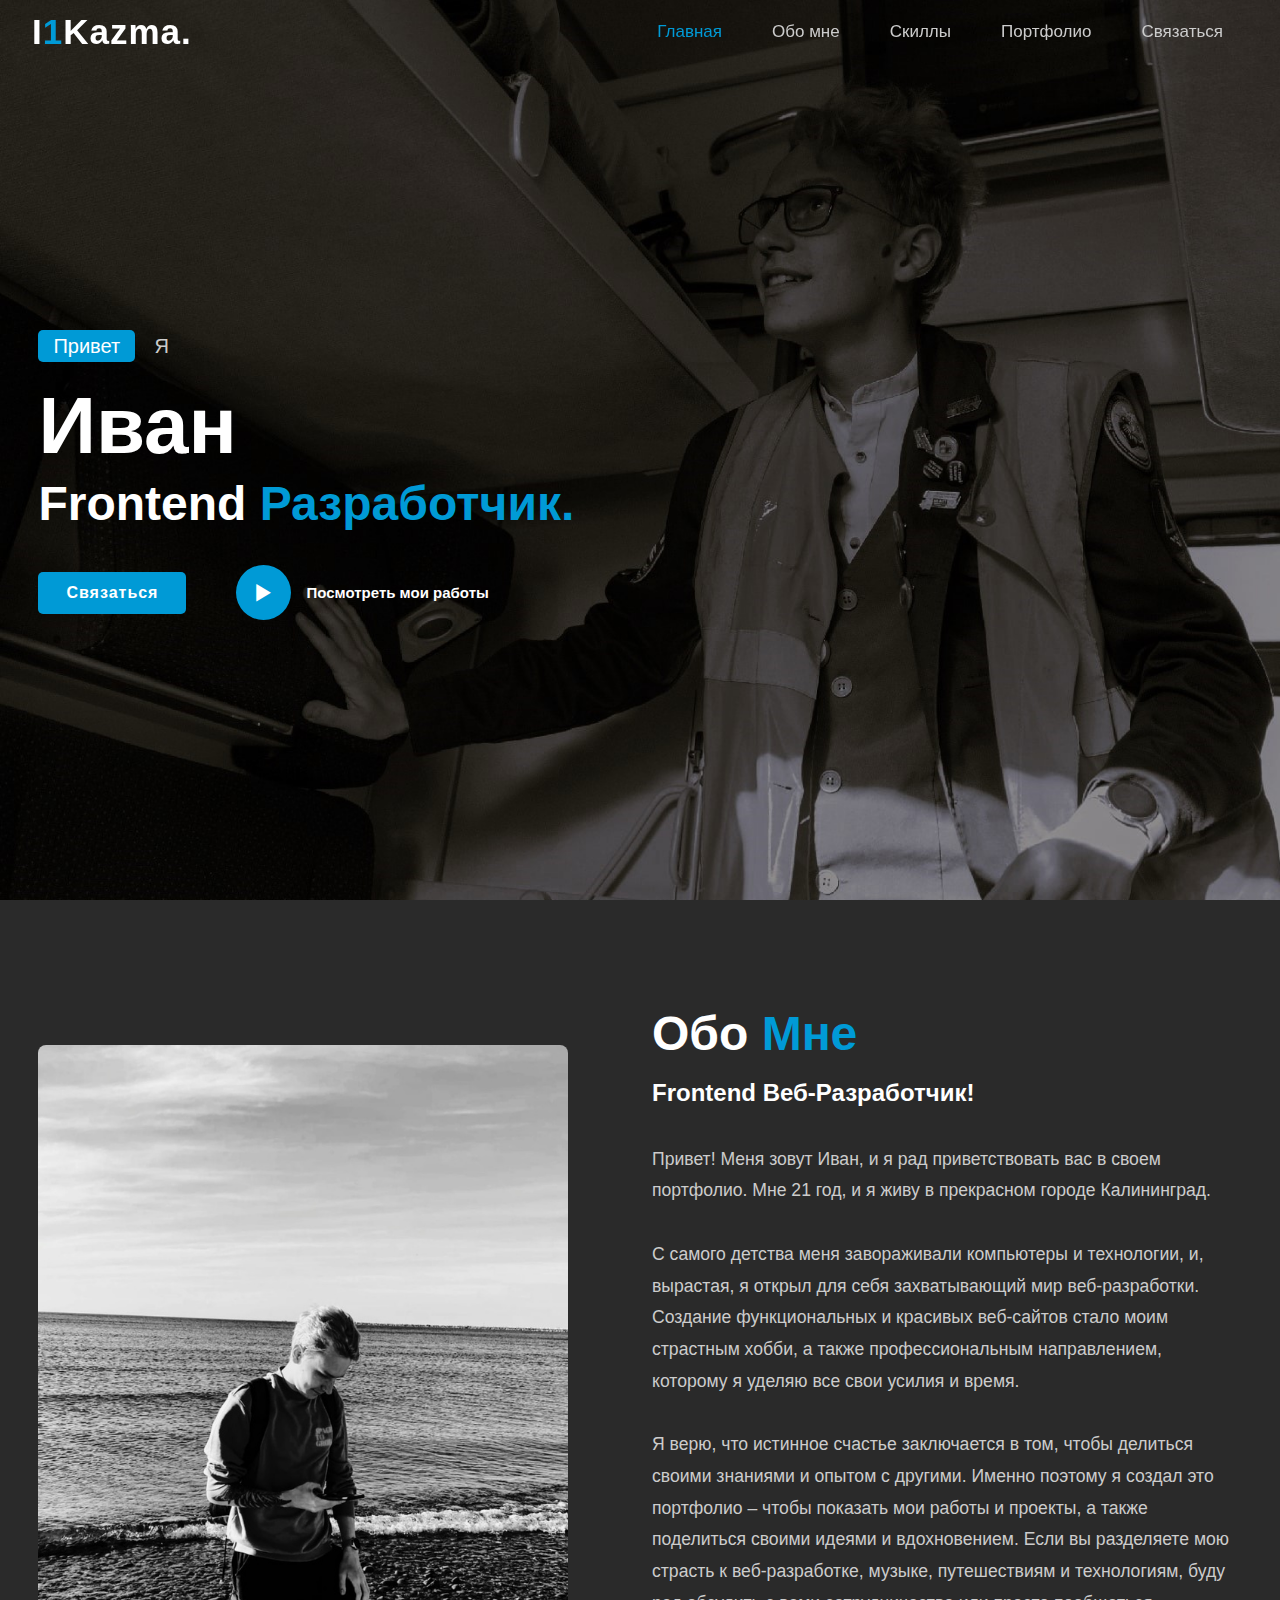
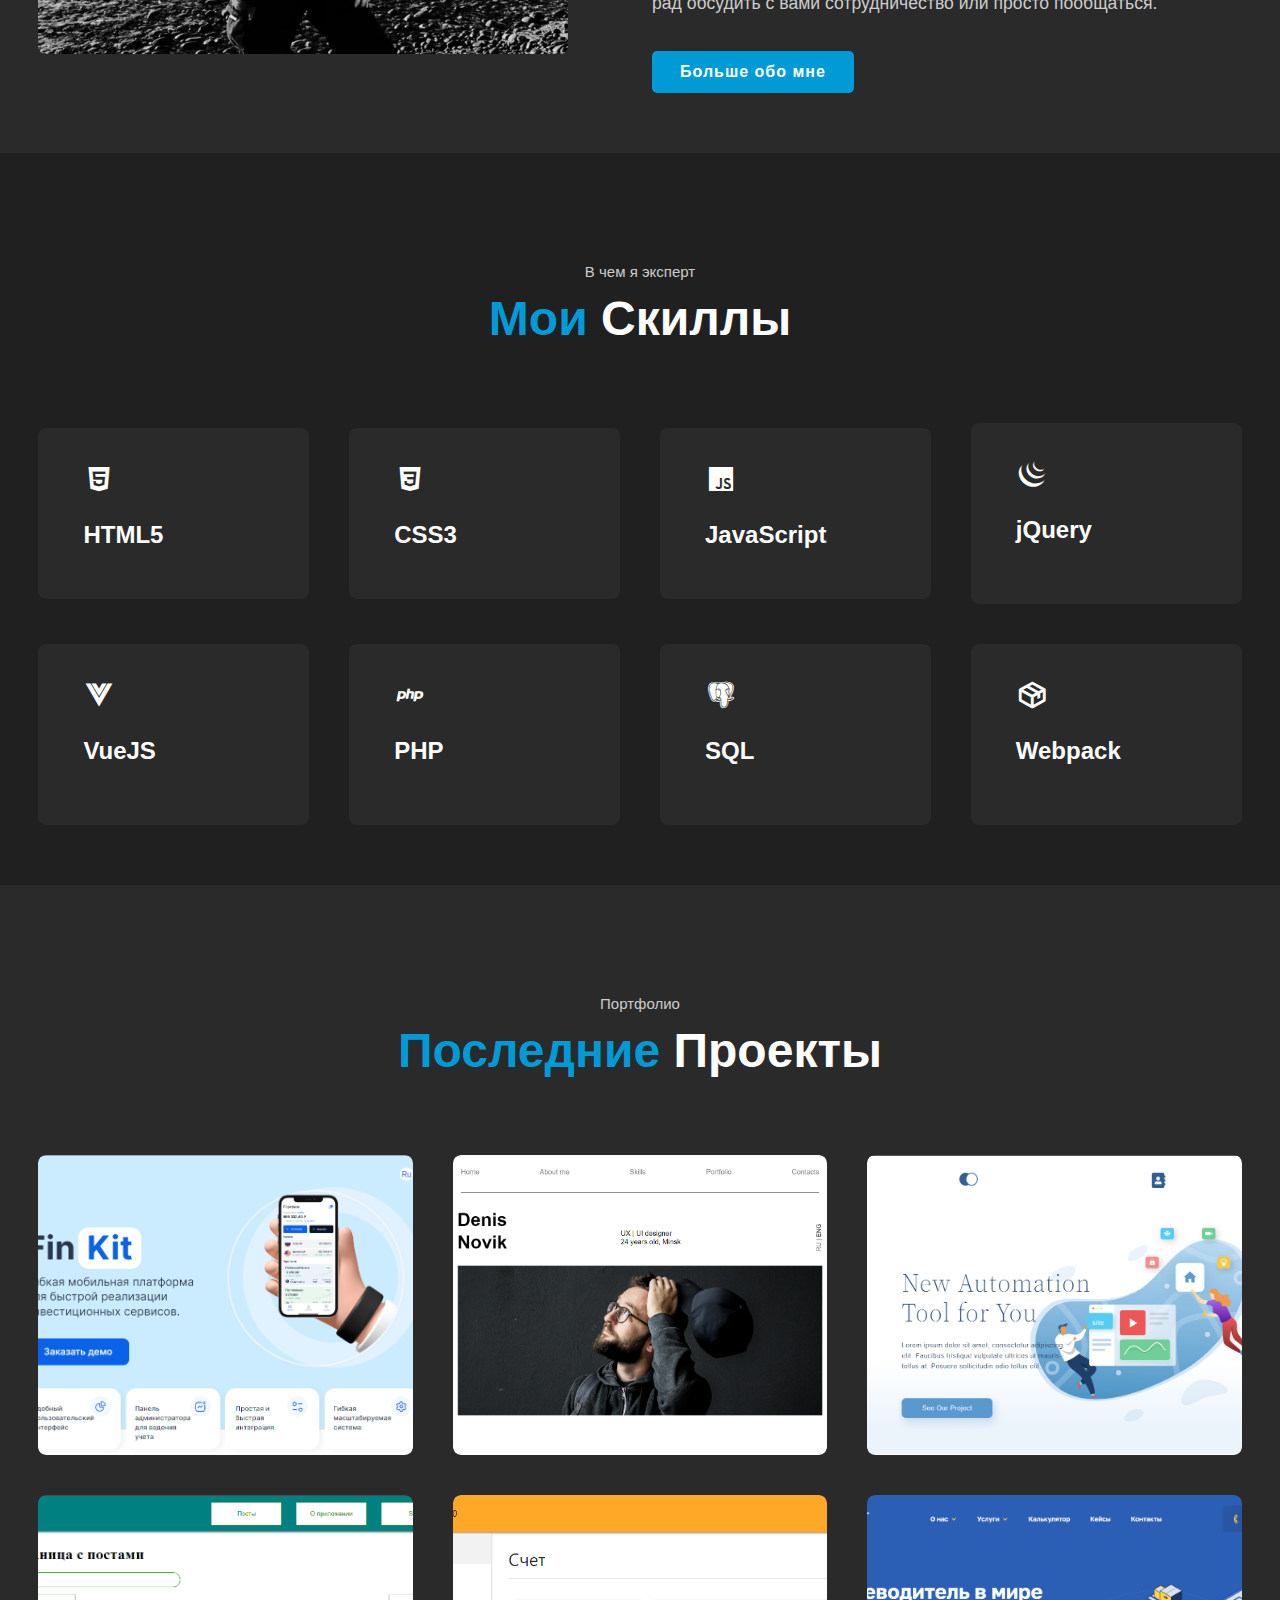
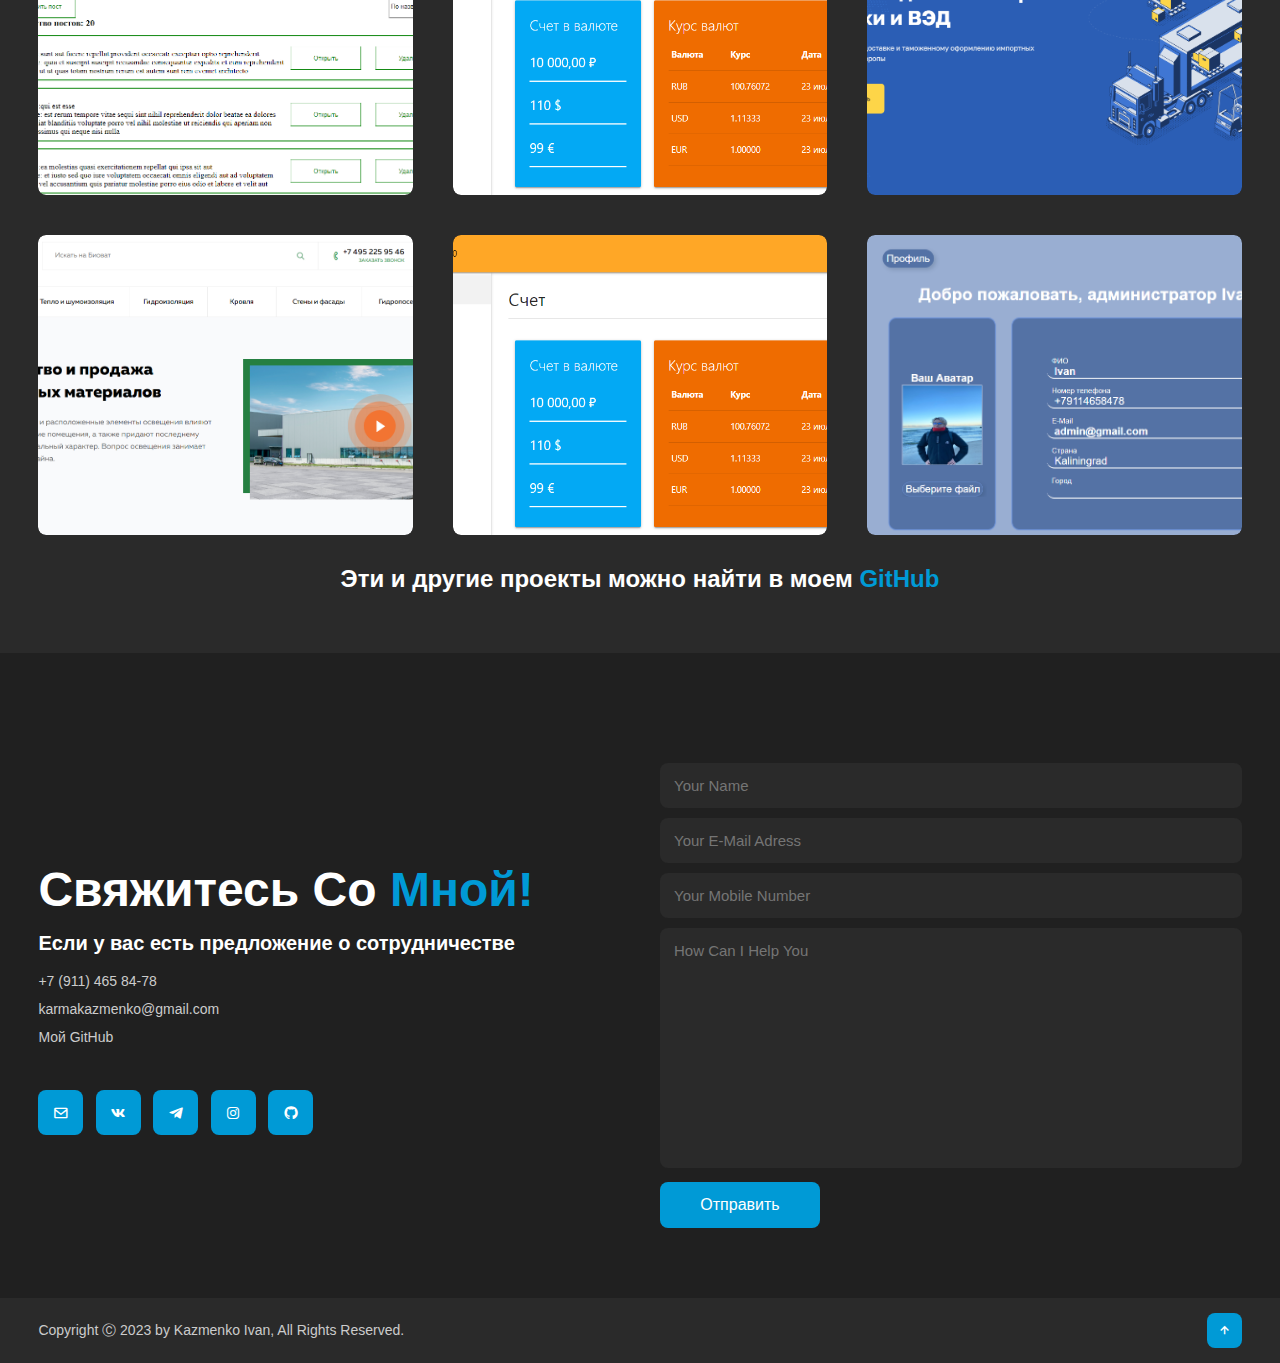
==== index.html @ 629614a2 "Update index.html" ====
<!DOCTYPE html>
<html lang="en">
  <head>
    <meta charset="UTF-8" />
    <meta name="viewport" content="width=device-width, initial-scale=1.0" />
    <title>I1Kazma Web-Site</title>
    <link rel="stylesheet" href="css/style.css" />
    <link
      rel="stylesheet"
      href="https://unpkg.com/boxicons@latest/css/boxicons.min.css"
    />
    <link rel="preconnect" href="https://fonts.googleapis.com" />
    <link rel="preconnect" href="https://fonts.gstatic.com" crossorigin />
    <link
      href="https://fonts.googleapis.com/css2?family=Inter:wght@100;200;300;400;500;600;700;800;900&display=swap"
      rel="stylesheet"
    />
  </head>
  <body>
    <!--header-->
    <header>
      <a href="#" class="logo">I<span>1</span>Kazma.</a>

      <ul class="navlist">
        <li><a href="#home" class="active">Главная</a></li>
        <li><a href="#about">Обо мне</a></li>
        <li><a href="#service">Скиллы</a></li>
        <li><a href="#portfolio">Портфолио</a></li>
        <li><a href="#contact">Связаться</a></li>
      </ul>

      <div class="bx bx-menu" id="menu-icon"></div>
    </header>

    <!--Home-->

    <section class="home" id="home">
      <div class="home-text">
        <div class="slide">
          <span class="one">Привет</span>
          <span class="two">Я</span>
        </div>
        <h1>Иван</h1>
        <h3>Frontend<span> Разработчик.</span></h3>

        <div class="button">
          <a href="#contact" class="btn">Связаться</a>
          <a href="#portfolio" class="btn2">
            <span> <i class="bx bx-play"></i> </span>Посмотреть мои работы
          </a>
        </div>
      </div>
    </section>

    <!--About me-->

    <section class="about" id="about">
      <div class="about-img">
        <img src="img/about.jpg" alt="" />
      </div>
      <div class="about-text">
        <h2>Обо <span>Мне</span></h2>
        <h4>Frontend Веб-Разработчик!</h4>
        <p>
          Привет! Меня зовут Иван, и я рад приветствовать вас в своем портфолио.
          Мне 21 год, и я живу в прекрасном городе Калининград.
        </p>
        <p>
          С самого детства меня завораживали компьютеры и технологии, и,
          вырастая, я открыл для себя захватывающий мир веб-разработки. Создание
          функциональных и красивых веб-сайтов стало моим страстным хобби, а
          также профессиональным направлением, которому я уделяю все свои усилия
          и время.
        </p>
        <p>
          Я верю, что истинное счастье заключается в том, чтобы делиться своими
          знаниями и опытом с другими. Именно поэтому я создал это портфолио –
          чтобы показать мои работы и проекты, а также поделиться своими идеями
          и вдохновением. Если вы разделяете мою страсть к веб-разработке,
          музыке, путешествиям и технологиям, буду рад обсудить с вами
          сотрудничество или просто пообщаться.
        </p>
        <a href="#contact" class="btn">Больше обо мне</a>
      </div>
    </section>

    <!--Service-->

    <section class="service" id="service">
      <div class="main-text">
        <p>В чем я эксперт</p>
        <h2><span>Мои</span> Скиллы</h2>
      </div>

      <div class="service-content">
        <div class="box">
          <div class="s-icons">
            <i class="bx bxl-html5"></i>
          </div>
          <h3>HTML5</h3>
          <!--<a href="#" class="read">Изучить больше</a>-->
        </div>

        <div class="box">
          <div class="s-icons">
            <i class="bx bxl-css3"></i>
          </div>
          <h3>CSS3</h3>
          <!--<a href="#" class="read">Изучить больше</a>-->
        </div>

        <div class="box">
          <div class="s-icons">
            <i class="bx bxl-javascript"></i>
          </div>
          <h3>JavaScript</h3>

          <!--<a href="#" class="read">Изучить больше</a>-->
        </div>

        <div class="box">
          <div class="s-icons">
            <i class="bx bxl-jquery"></i>
          </div>
          <h3>jQuery</h3>
          <p></p>
          <!--<a href="#" class="read">Изучить больше</a>-->
        </div>

        <div class="box">
          <div class="s-icons">
            <i class="bx bxl-vuejs"></i>
          </div>
          <h3>VueJS</h3>
          <p></p>
          <!--<a href="#" class="read">Изучить больше</a>-->
        </div>

        <div class="box">
          <div class="s-icons">
            <i class="bx bxl-php"></i>
          </div>
          <h3>PHP</h3>
          <p></p>
          <!--<a href="#" class="read">Изучить больше</a>-->
        </div>

        <div class="box">
          <div class="s-icons">
            <i class="bx bxl-postgresql"></i>
          </div>
          <h3>SQL</h3>
          <p></p>
          <!--<a href="#" class="read">Изучить больше</a>-->
        </div>

        <div class="box">
          <div class="s-icons">
            <i class="bx bx-package"></i>
          </div>
          <h3>Webpack</h3>
          <p></p>
          <!--<a href="#" class="read">Изучить больше</a>-->
        </div>
      </div>
    </section>

    <!--Portfolio-->
    <section class="portfolio" id="portfolio">
      <div class="main-text">
        <p>Портфолио</p>
        <h2><span>Последние</span> Проекты</h2>
      </div>
      <div class="portfolio-content">
        <div class="row">
          <img src="img/port1.png" alt="" />

          <div class="layer">
            <h5>FinKit</h5>
            <p>Верстка тестового задания, выполненная по макету</p>
            <a href="https://i1kazma.github.io/FinKit_Test/"
              ><i class="bx bx-link-external"></i
            ></a>
          </div>
        </div>

        <div class="row">
          <img src="img/port2.png" alt="" />

          <div class="layer">
            <h5>Верстка портфолио</h5>
            <p>Верстка портфолио, выполненная по макету</p>
            <a href="https://i1kazma.github.io/Layout_Portfolio/"
              ><i class="bx bx-link-external"></i
            ></a>
          </div>
        </div>

        <div class="row">
          <img src="img/port3.png" alt="" />

          <div class="layer">
            <h5>Адаптивная кросс-браузерная верстка</h5>
            <p>Верстка для CMS WordPress, выполненная по макету</p>
            <a href="https://iw1256.sprint.1t.ru/"
              ><i class="bx bx-link-external"></i
            ></a>
          </div>
        </div>

        <div class="row">
          <img src="img/port5.png" alt="" />

          <div class="layer">
            <h5>SPA-приложение "Посты"</h5>
            <p>
              SPA-приложение на Vue c использованием Vuex, Vue-router.
              Присутствует возможность добавлять и читать посты, использовать
              сортировку и фильтр для поиска поста.
            </p>
            <a href="https://github.com/I1Kazma/Posts_VueJS"
              ><i class="bx bx-link-external"></i
            ></a>
          </div>
        </div>

        <div class="row">
          <img src="img/port4.png" alt="" />

          <div class="layer">
            <h5>CRM-система на VueJS (в разработке)</h5>
            <p>
              Разрабатываемая система для отслеживания необходимых показателей
            </p>
            <a href="https://github.com/I1Kazma/CRM_system"
              ><i class="bx bx-link-external"></i
            ></a>
          </div>
        </div>

        <div class="row">
          <img src="img/portf1.png" alt="" />

          <div class="layer">
            <h5>Редизайн сайта ВашЛогиcт</h5>
            <p>
              Разработка сайта по ТЗ от заказчика и по макетам дизайнера.
              Технологии: HTML, SASS, JS, Webpack
            </p>
            <a href="http://vashlogist.dev-zharkov.ru/"
              ><i class="bx bx-link-external"></i
            ></a>
          </div>
        </div>

        <div class="row">
          <img src="img/portf2.png" alt="" />

          <div class="layer">
            <h5>Редизайн сайта Биоват</h5>
            <p>
              Разработка сайта по ТЗ от заказчика и по макетам дизайнера.
              Технологии: HTML, SASS, CSS JS, Webpack
            </p>
            <a href="http://vashlogist.dev-zharkov.ru/"
              ><i class="bx bx-link-external"></i
            ></a>
          </div>
        </div>

          <div class="row">
            <img src="img/port4.png" alt="" />

            <div class="layer">
              <h5>CRM-система на VueJS (в разработке)</h5>
              <p>
                Разрабатываемая система для отслеживания необходимых показателей
              </p>
              <a href="https://github.com/I1Kazma/CRM_system"
                ><i class="bx bx-link-external"></i
              ></a>
            </div>
          </div>

          <div class="row">
            <img src="img/port6.png" alt="" />

            <div class="layer">
              <h5>Командный проект LMS-team</h5>
              <p>
                Для тестирования необходимо ввести "admin@gmail.com", "12345".
                Проект написан на PHP и имеет базу данных, присутствует
                разделение на роли, а также возможность кастомизации профиля
              </p>
              <a href="https://lmsteam.ru"
                ><i class="bx bx-link-external"></i
              ></a>
            </div>
          </div>
        </div>
      </div>
      <h2 style="text-align: center; margin-top: 30px">
        Эти и другие проекты можно найти в моем
        <span
          ><a href="https://github.com/I1Kazma" style="color: var(--main-color)"
            >GitHub</a
          ></span
        >
      </h2>
    </section>

    <!--Contact-->
    <section class="contact" id="contact">
      <div class="contact-text">
        <h2>Свяжитесь Со <span>Мной!</span></h2>
        <h4>Если у вас есть предложение о сотрудничестве</h4>

        <div class="list">
          <li><a href="tel:+7 (911) 465 84 78">+7 (911) 465 84-78</a></li>
          <li>
            <a href="mailto:karmakazmenko@gmail.com">karmakazmenko@gmail.com</a>
          </li>
          <li>
            <a href="https://github.com/I1Kazma">Мой GitHub</a>
          </li>
        </div>

        <div class="contact-icons">
          <a href="mailto:karmakazmenko@gmail.com"
            ><i class="bx bx-envelope"></i
          ></a>
          <a href="https://vk.com/i1kazma"><i class="bx bxl-vk"></i></a>
          <a href="https://t.me/i1kazma"><i class="bx bxl-telegram"></i></a>
          <a href="https://instagram.com/i1kazma"
            ><i class="bx bxl-instagram"></i
          ></a>
          <a href="https://github.com/I1Kazma"><i class="bx bxl-github"></i></a>
        </div>
      </div>

      <div class="contact-form">
        <form>
          <input type="name" placeholder="Your Name" required disabled />
          <input
            type="email"
            placeholder="Your E-Mail Adress"
            required
            disabled
          />
          <input type="" placeholder="Your Mobile Number" required disabled />
          <textarea
            disabled
            name=""
            id=""
            cols="35"
            rows="10"
            placeholder="How Can I Help You"
          ></textarea>
          <input
            type="submit"
            value="Отправить"
            class="submit"
            required
            disabled
          />
        </form>
      </div>
    </section>

    <!--Contact-->
    <section class="end">
      <div class="last-text">
        <p>Copyright Ⓒ 2023 by Kazmenko Ivan, All Rights Reserved.</p>
      </div>

      <div class="top">
        <a href="#home"> <i class="bx bx-up-arrow-alt"></i></a>
      </div>
    </section>

    <script type="text/javascript" src="js/script.js"></script>
  </body>
</html>
---- css/style.css ----
* {
  padding: 0;
  margin: 0;
  box-sizing: border-box;
  font-family: "Poppins", sans-serif;
  text-decoration: none;
  list-style: none;
  scroll-behavior: smooth;
}

:root {
  --bg-color: #2a2a2a;
  --second-bg-color: #202020;
  --text-color: #fff;
  --second-color: #ccc;
  --main-color: #009ad6;
  --big-font: 5rem;
  --h2-font: 3rem;
  --p-font: 1.1rem;
}

body {
  background: var(--bg-color);
  color: var(--text-color);
}

header {
  position: fixed;
  width: 100%;
  top: 0;
  right: 0;
  z-index: 100;
  display: flex;
  align-items: center;
  justify-content: space-between;
  background: transparent;
  padding: 22px 15%;
  border-bottom: 1px solid transparent;
  transition: all 0.45s ease;
}

.logo {
  color: var(--text-color);
  font-size: 35px;
  font-weight: 700;
  letter-spacing: 1px;
}
span {
  color: var(--main-color);
}
.navlist {
  display: flex;
}

.navlist a {
  color: var(--second-color);
  font-size: 17px;
  font-weight: 500;
  margin: 0 25px;
  transition: all 0.45s ease;
}

.navlist a:hover {
  color: var(--main-color);
}

.navlist a.active {
  color: var(--main-color);
}

#menu-icon {
  font-size: 35px;
  color: var(--text-color);
  z-index: 101;
  cursor: pointer;
  margin-left: 25px;
  display: none;
}

section {
  padding: 160px 15% 120px;
}

.home {
  position: relative;
  height: 100vh;
  width: 100%;
  background-image: url(../img/background.jpg);
  background-position: center;
  background-size: cover;
  display: flex;
  align-items: center;
  justify-content: flex-start;
}

.slide {
  margin-bottom: 20px;
}

.one {
  display: inline-block;
  margin-right: 15px;
  height: 32px;
  padding: 0 15px;
  line-height: 32px;
  font-size: 20px;
  border-radius: 5px;
  font-weight: 500;
  background: var(--main-color);
  color: var(--text-color);
}

.two {
  display: inline-block;
  color: var(--second-color);
  font-size: 20px;
  font-weight: 500;
}

.home-text h1 {
  font-size: var(--big-font);
  font-weight: 700;
  color: var(--text-color);
  line-height: 1.1;
  margin: 0 0 8px;
}

.home-text h3 {
  color: var(--text-color);
  margin: 0 0 35px;
  font-size: 3rem;
  font-weight: 700;
  line-height: 1.1;
}

.home-text p {
  color: var(--second-color);
  font-size: var(--p-font);
  line-height: 1.8;
  margin-bottom: 40px;
}

.button {
  display: inline-flex;
  align-items: center;
  justify-content: center;
}

.btn {
  display: inline-block;
  padding: 12px 28px;
  background: var(--main-color);
  border-radius: 5px;
  color: var(--text-color);
  font-size: 1rem;
  letter-spacing: 1px;
  font-weight: 600;
  transition: all 0.45s ease;
}

.btn:hover {
  transform: scale(0.9);
}

.btn2 {
  display: inline-flex;
  align-items: center;
  justify-content: center;
  color: var(--text-color);
  font-size: 15px;
  font-weight: 600;
  margin-left: 35px;
}

.btn2 span i {
  height: 55px;
  width: 55px;
  background: var(--main-color);
  color: var(--text-color);
  display: flex;
  align-items: center;
  justify-content: center;
  font-size: 35px;
  border-radius: 50%;
  margin-left: 15px;
  margin-right: 15px;
  transition: all 0.45s ease;
}

.btn2 span i:hover {
  transform: scale(1.1) translateY(5px);
}

header.sticky {
  background: var(--bg-color);
  border-bottom: 1px solid var(--main-color);
  padding: 12px 15px;
}

.about {
  display: grid;
  grid-template-columns: repeat(2, 1fr);
  align-items: center;
  gap: 1.5rem;
}

.about-img img {
  max-width: 530px;
  height: auto;
  width: 100%;
  border-radius: 8px;
}

.about-text h2 {
  font-size: var(--h2-font);
  line-height: 1;
}

.about-text h4 {
  font-size: 24px;
  font-weight: 600;
  color: var(--text-color);
  line-height: 1.7;
  margin: 15px 0 30px;
}

.about-text p {
  color: var(--second-color);
  font-size: var(--p-font);
  line-height: 1.8;
  margin-bottom: 2rem;
}

.service {
  background: var(--second-bg-color);
}

.main-text {
  text-align: center;
}

.main-text p {
  color: var(--second-color);
  font-size: 15px;
  margin-bottom: 15px;
}

.main-text h2 {
  font-size: var(--h2-font);
  line-height: 1;
}

.service-content {
  display: grid;
  grid-template-columns: repeat(auto-fit, minmax(250px, auto));
  align-items: center;
  gap: 2.5rem;
  margin-top: 5rem;
}

.box {
  background: var(--bg-color);
  padding: 35px 45px;
  border-radius: 8px;
  transition: all 0.45s ease;
}

.s-icons {
  font-size: 32px;
  margin-bottom: 20px;
}

.box h3 {
  font-size: 24px;
  font-weight: 600;
  color: var(--text-color);
  margin-bottom: 15px;
}

.box p {
  font-size: 1rem;
  line-height: 1.8;
  color: var(--second-color);
  margin-bottom: 25px;
}

.read {
  display: inline-block;
  padding: 8px 18px;
  background: #333333;
  color: var(--second-color);
  font-size: 14px;
  font-weight: 500;
  border-radius: 8px;
  transition: all 0.45s ease;
}

.read:hover {
  letter-spacing: 1px;
  background-color: #ffffff99;
  color: var(--text-color);
}

.box:hover {
  transform: translateY(-8px);
  cursor: pointer;
}

.portfolio-content {
  display: grid;
  grid-template-columns: repeat(auto-fit, minmax(350px, auto));
  align-items: center;
  gap: 2.5rem;
  margin-top: 5rem;
}

.row {
  position: relative;
  overflow: hidden;
  border-radius: 8px;
  cursor: pointer;
}

.row img {
  width: 100%;
  height: 300px;
  border-radius: 8px;
  display: block;
  transition: transform 0.5s;
  object-fit: cover;
}

.layer {
  width: 100%;
  height: 0;
  background: linear-gradient(rgb(0 0 0 / 67%), #0003ac);
  position: absolute;
  border-radius: 8px;
  left: 0;
  bottom: 0;
  overflow: hidden;
  display: flex;
  align-items: center;
  text-align: center;
  justify-content: center;
  padding: 0 40px;
  transition: height 0.5s;
  flex-direction: column;
}

.layer h5 {
  font-size: 20px;
  font-weight: 600;
  margin-bottom: 15px;
}

.layer p {
  color: var(--second-color);
  font-size: 1rem;
  line-height: 1.8;
}

.layer i {
  color: var(--main-color);
  margin-top: 20px;
  font-size: 20px;
  background: var(--text-color);
  width: 60px;
  height: 60px;
  display: flex;
  align-items: center;
  justify-content: center;
  border-radius: 50%;
}

.row:hover img {
  transform: scale(1.1);
}

.row:hover .layer {
  height: 100%;
}

.contact {
  background: var(--second-bg-color);
  display: grid;
  grid-template-columns: repeat(2, 1fr);
  align-items: center;
  gap: 2.5rem;
}

.contact-text h4 {
  color: var(--text-color);
  margin: 18px 0;
  font-size: 20px;
  font-weight: 600;
}

.contact-text h2 {
  font-size: var(--h2-font);
  line-height: 1;
}

.contact-text p {
  color: var(--second-color);
  font-size: var(--p-font);
  line-height: 1.8;
  margin-bottom: 30px;
}

.list {
  margin-bottom: 2.8rem;
}
.list li {
  margin-bottom: 12px;
}

.list li a {
  display: block;
  color: var(--second-color);
  font-size: 14px;
  transition: all 0.45s ease;
}

.list li a:hover {
  color: var(--text-color);
  transform: translateX(5px);
}

.contact-icons i {
  height: 45px;
  width: 45px;
  background: var(--main-color);
  color: var(--text-color);
  display: inline-flex;
  justify-content: center;
  align-items: center;
  border-radius: 8px;
  margin-right: 8px;
  transition: all 0.45s ease;
}

.contact-icons i:hover {
  background: var(--text-color);
  color: var(--main-color);
}

.contact-form {
  position: relative;
}

.contact-form form input,
form textarea {
  width: 100%;
  padding: 14px;
  background: var(--bg-color);
  color: var(--text-color);
  outline: none;
  border: none;
  font-size: 15px;
  border-radius: 8px;
  margin-bottom: 10px;
}

.contact-form textarea {
  resize: none;
  height: 240px;
}

.contact-form .submit {
  display: inline-block;
  font-size: 16px;
  background: var(--main-color);
  color: var(--text-color);
  width: 160px;
  transition: all 0.45s ease;
}

.contact-form .submit:hover {
  transform: scale(1.1);
  cursor: pointer;
}

.end {
  padding: 20px 15%;
  display: flex;
  flex-wrap: wrap;
  align-items: center;
  justify-content: space-between;
  gap: 2rem;
  background-color: var(--bg-color);
}

.last-text p {
  color: var(--second-color);
  font-size: 14px;
}

.top i {
  font-size: 15px;
  padding: 10px;
  border-radius: 8px;
  color: var(--text-color);
  background: var(--main-color);
}

@media (max-width: 1480px) {
  header {
    padding: 12px 2.5%;
    transition: 0.1s;
  }
  header.sticky {
    padding: 10px 2.5%;
    transition: 0.1s;
  }
  section {
    padding: 110px 3% 60px;
  }
  .end {
    padding: 15px 3%;
  }
}

@media (max-width: 1100px) {
  :root {
    --big-font: 4rem;
    --h2-font: 2.5rem;
    --p-font: 1rem;
    transition: 0.1s;
  }

  .home-text h3 {
    font-size: 2.5rem;
  }

  .home {
    height: 87vh;
  }
}

@media (max-width: 920px) {
  .about {
    grid-template-columns: 1fr;
  }

  .about-img {
    text-align: center;
    order: 2;
  }

  .about-img img {
    width: 100%;
    height: auto;
    max-width: 100%;
  }

  .contact {
    grid-template-columns: 1fr;
  }
}

@media (max-width: 840px) {
  #menu-icon {
    display: block;
  }

  .navlist {
    position: absolute;
    top: -1000px;
    right: 0;
    left: 0;
    display: flex;
    flex-direction: column;
    background: var(--bg-color);
    text-align: left;
    transition: all 0.45s ease;
  }

  .navlist a {
    display: block;
    margin: 17px;
    font-size: 20px;
    transition: all 0.45s ease;
    color: var(--text-color);
  }

  .navlist a:hover {
    color: var(--main-color);
  }
  .navlist a.active {
    color: var(--text-color);
  }
  .navlist.open {
    top: 100%;
  }
}
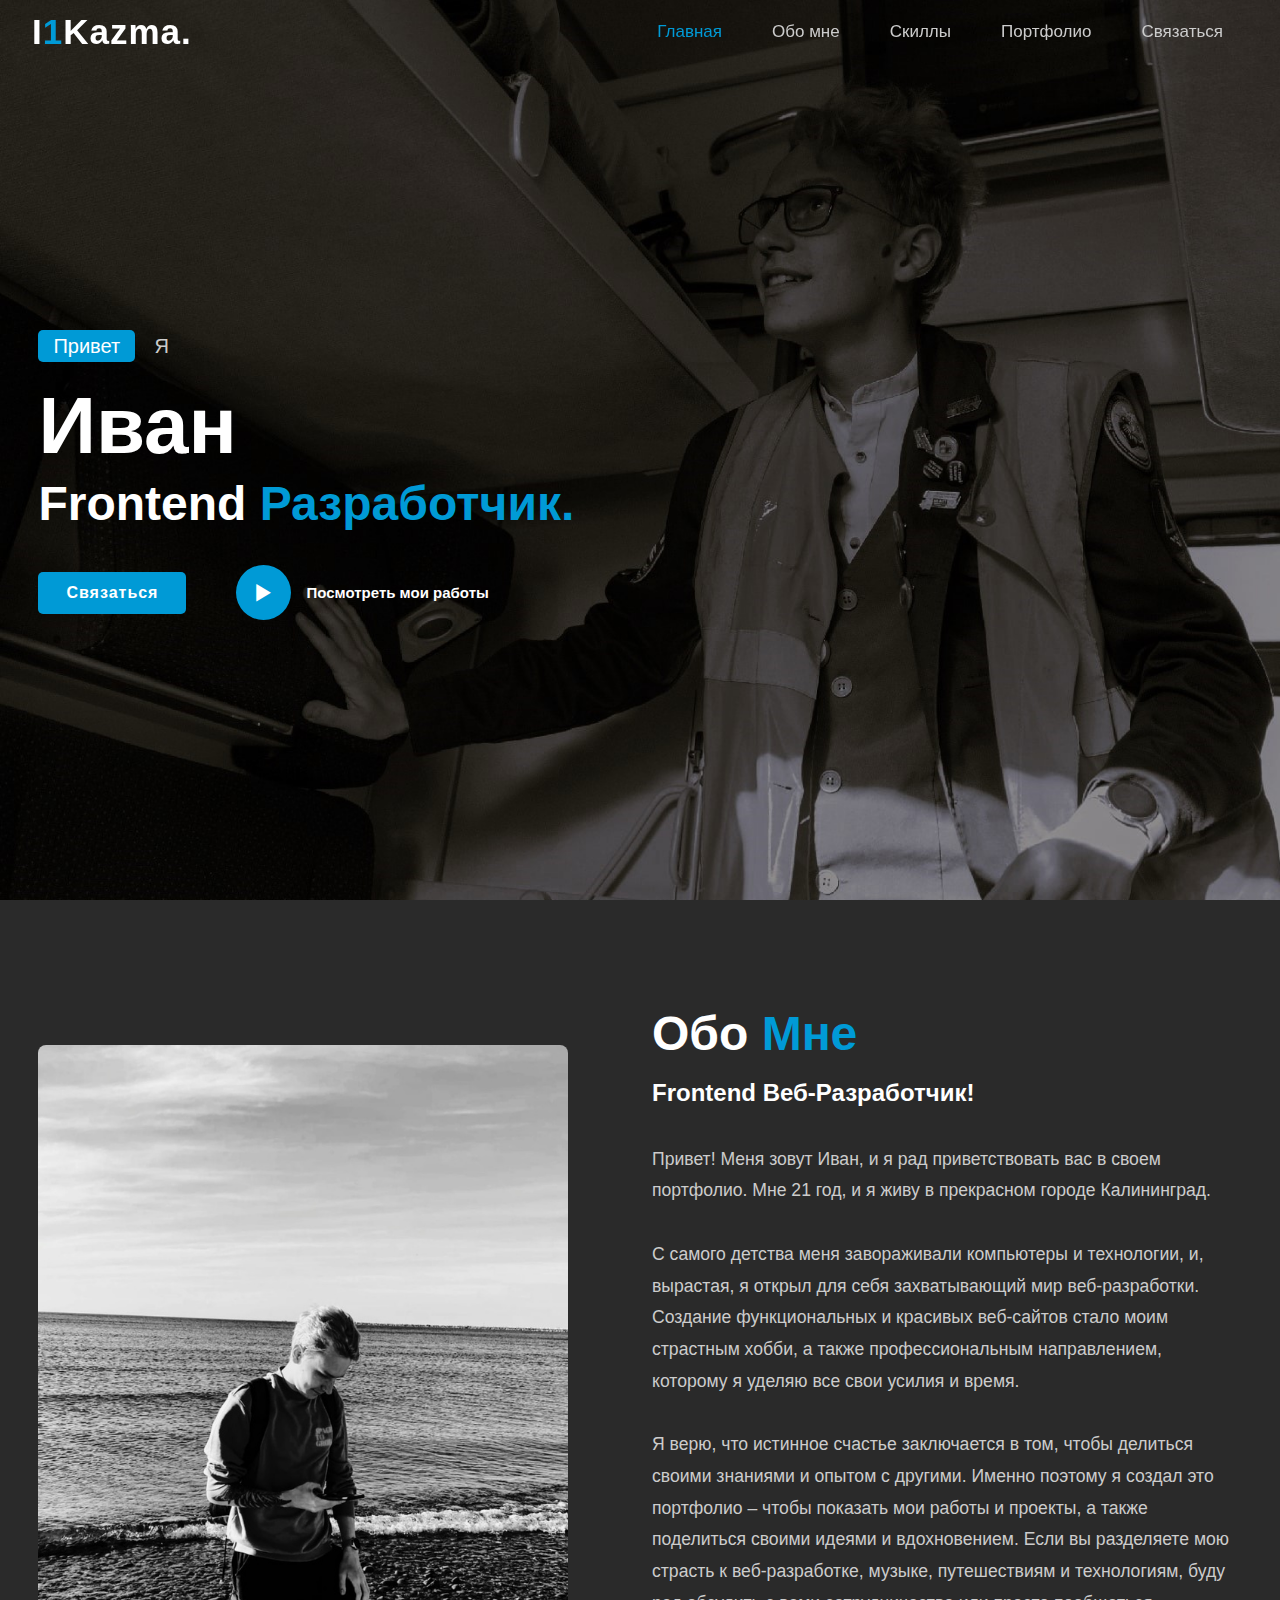
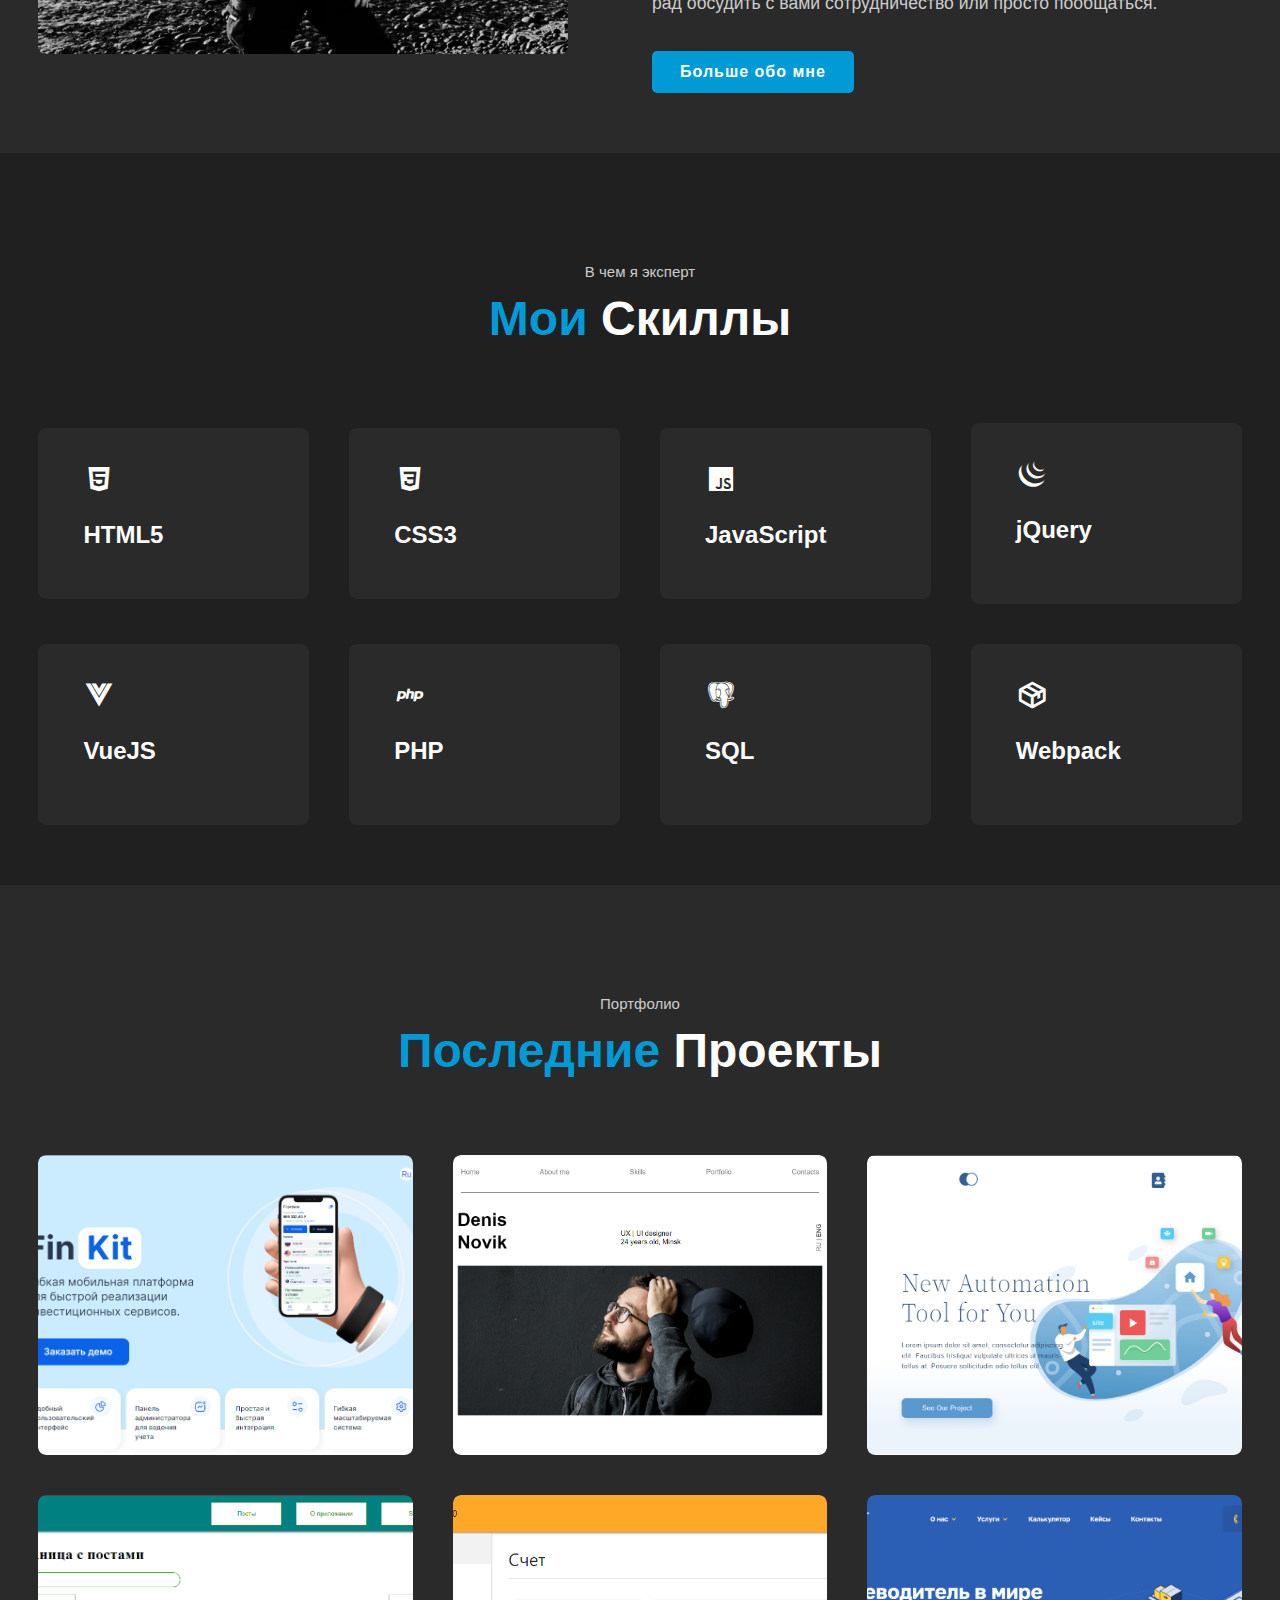
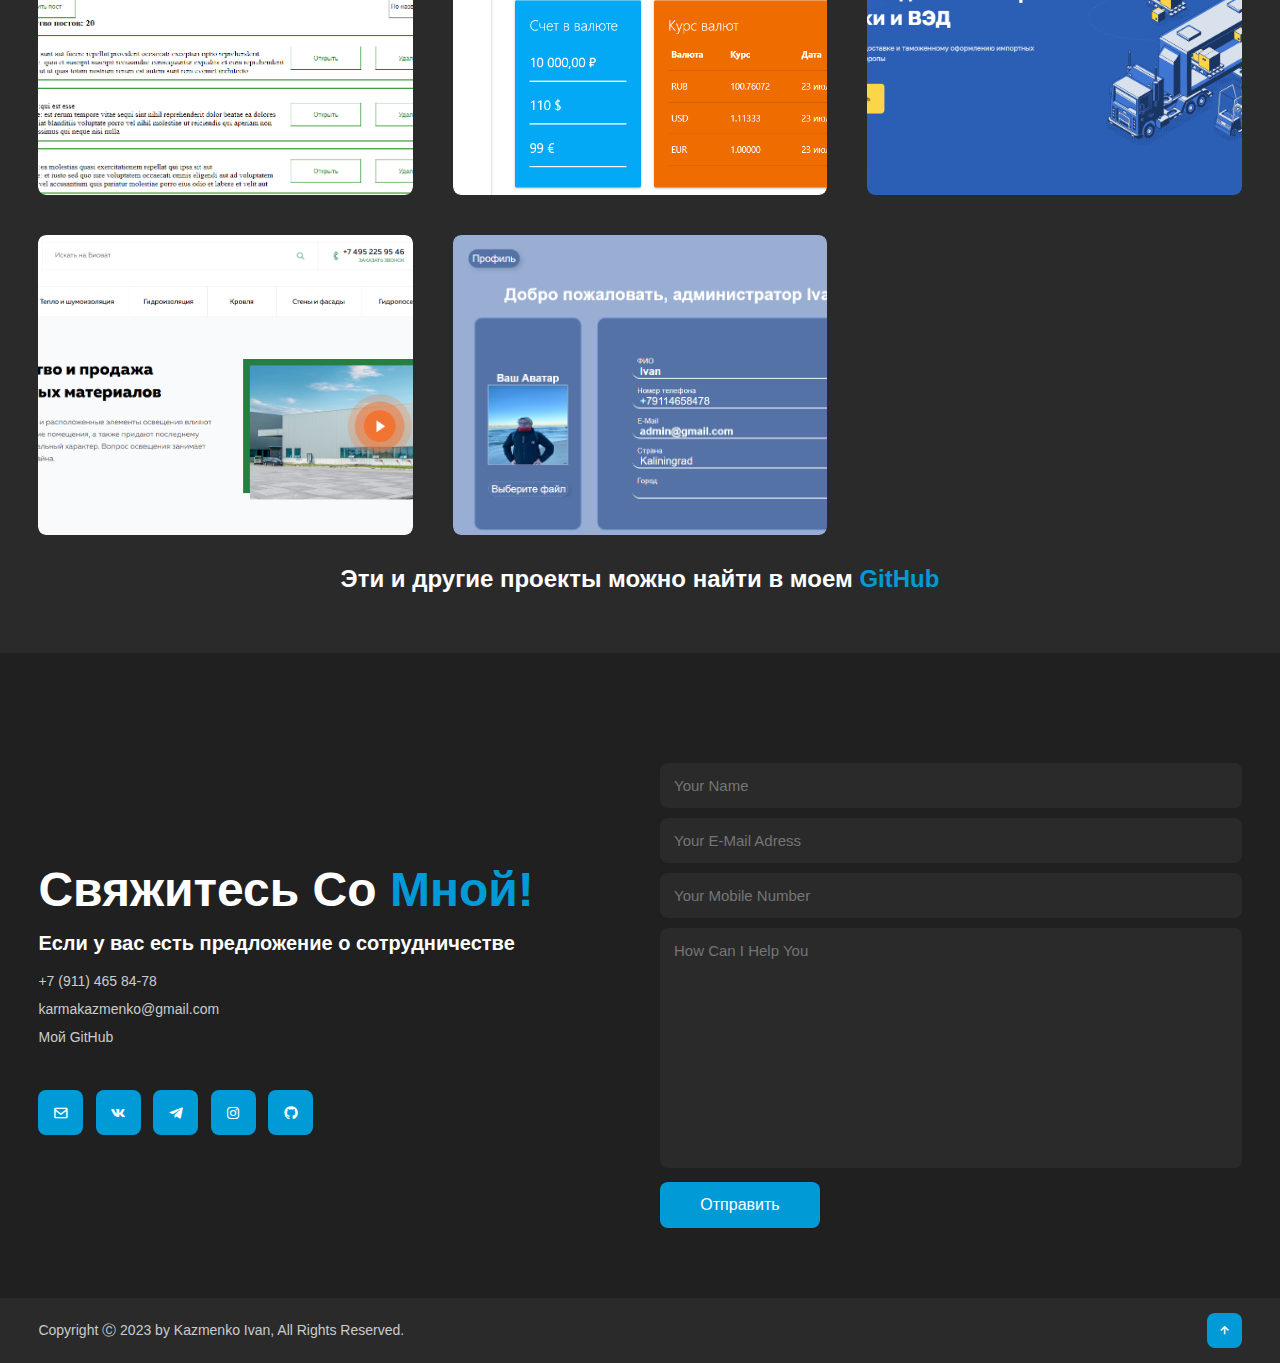
==== commit 124e7e91: "Update index.html" ====
--- a/index.html
+++ b/index.html
@@ -267,20 +267,6 @@
             ></a>
           </div>
         </div>
-
-          <div class="row">
-            <img src="img/port4.png" alt="" />
-
-            <div class="layer">
-              <h5>CRM-система на VueJS (в разработке)</h5>
-              <p>
-                Разрабатываемая система для отслеживания необходимых показателей
-              </p>
-              <a href="https://github.com/I1Kazma/CRM_system"
-                ><i class="bx bx-link-external"></i
-              ></a>
-            </div>
-          </div>
 
           <div class="row">
             <img src="img/port6.png" alt="" />
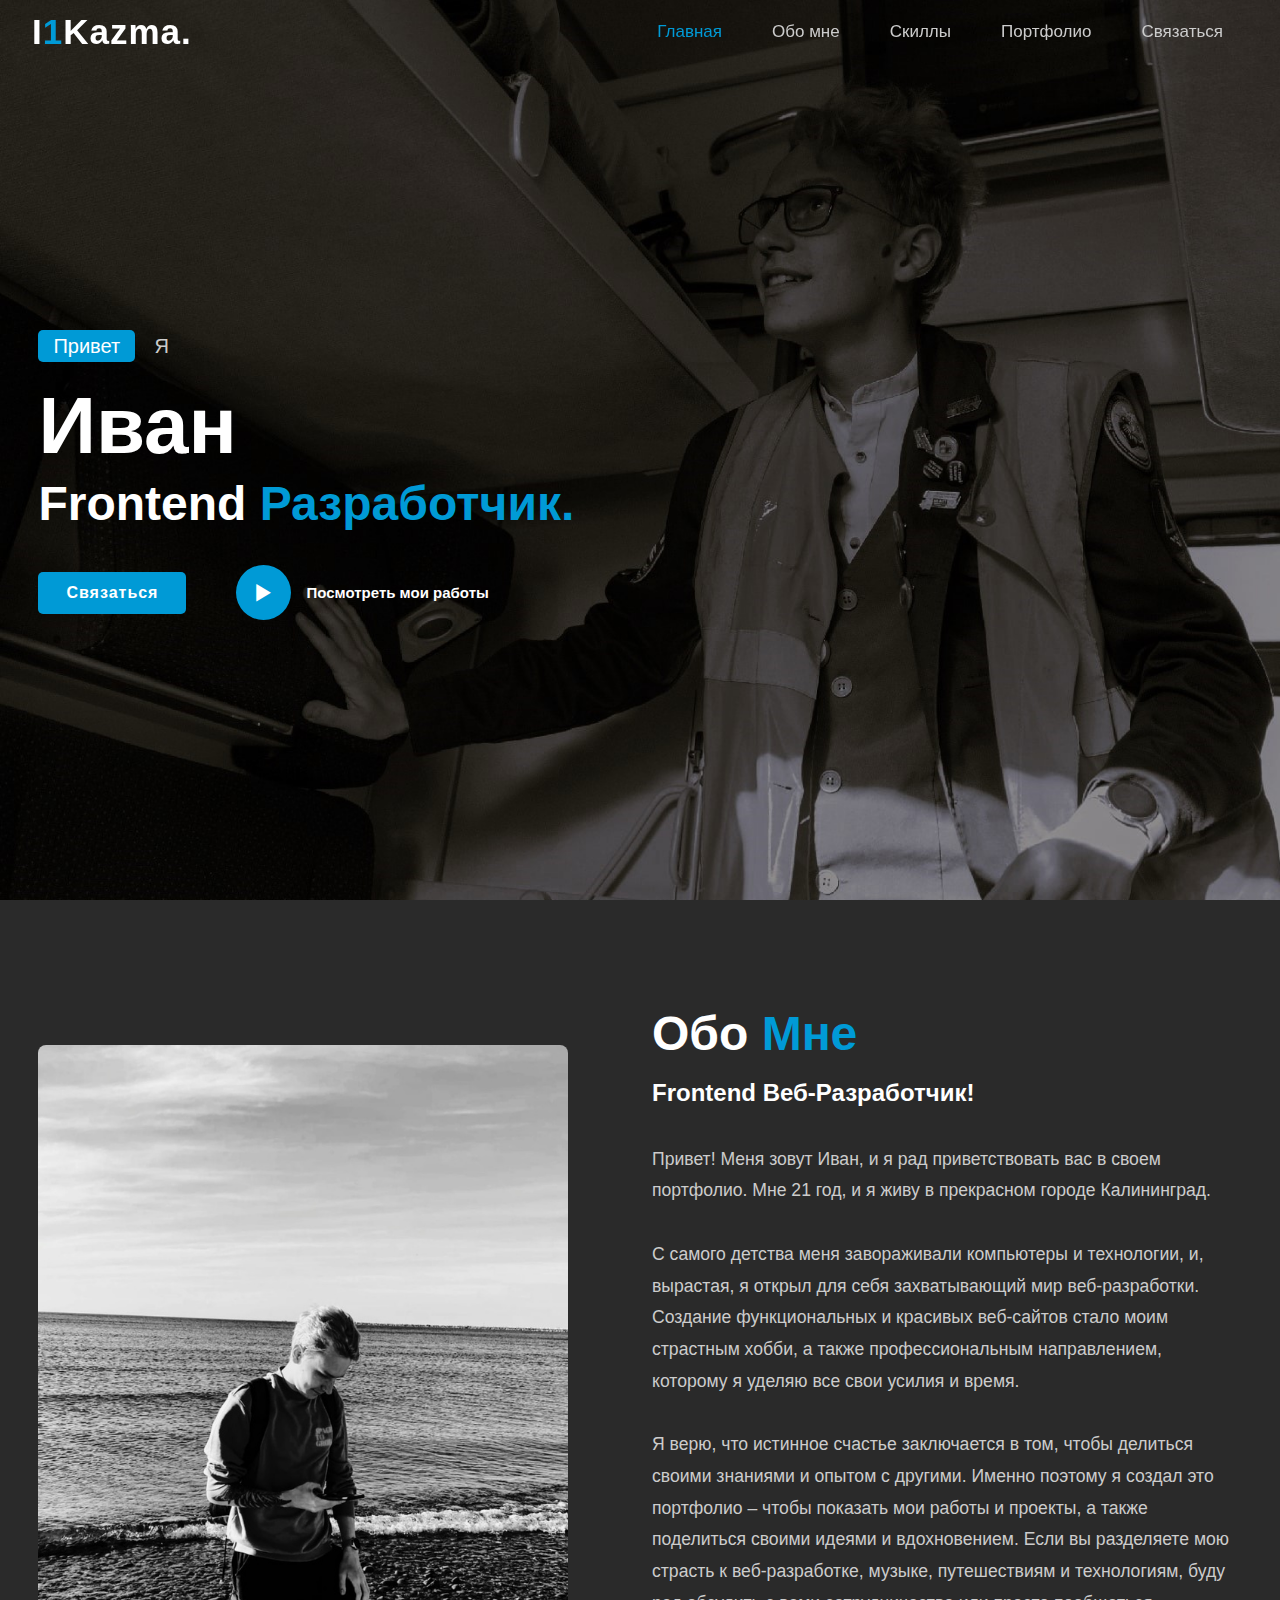
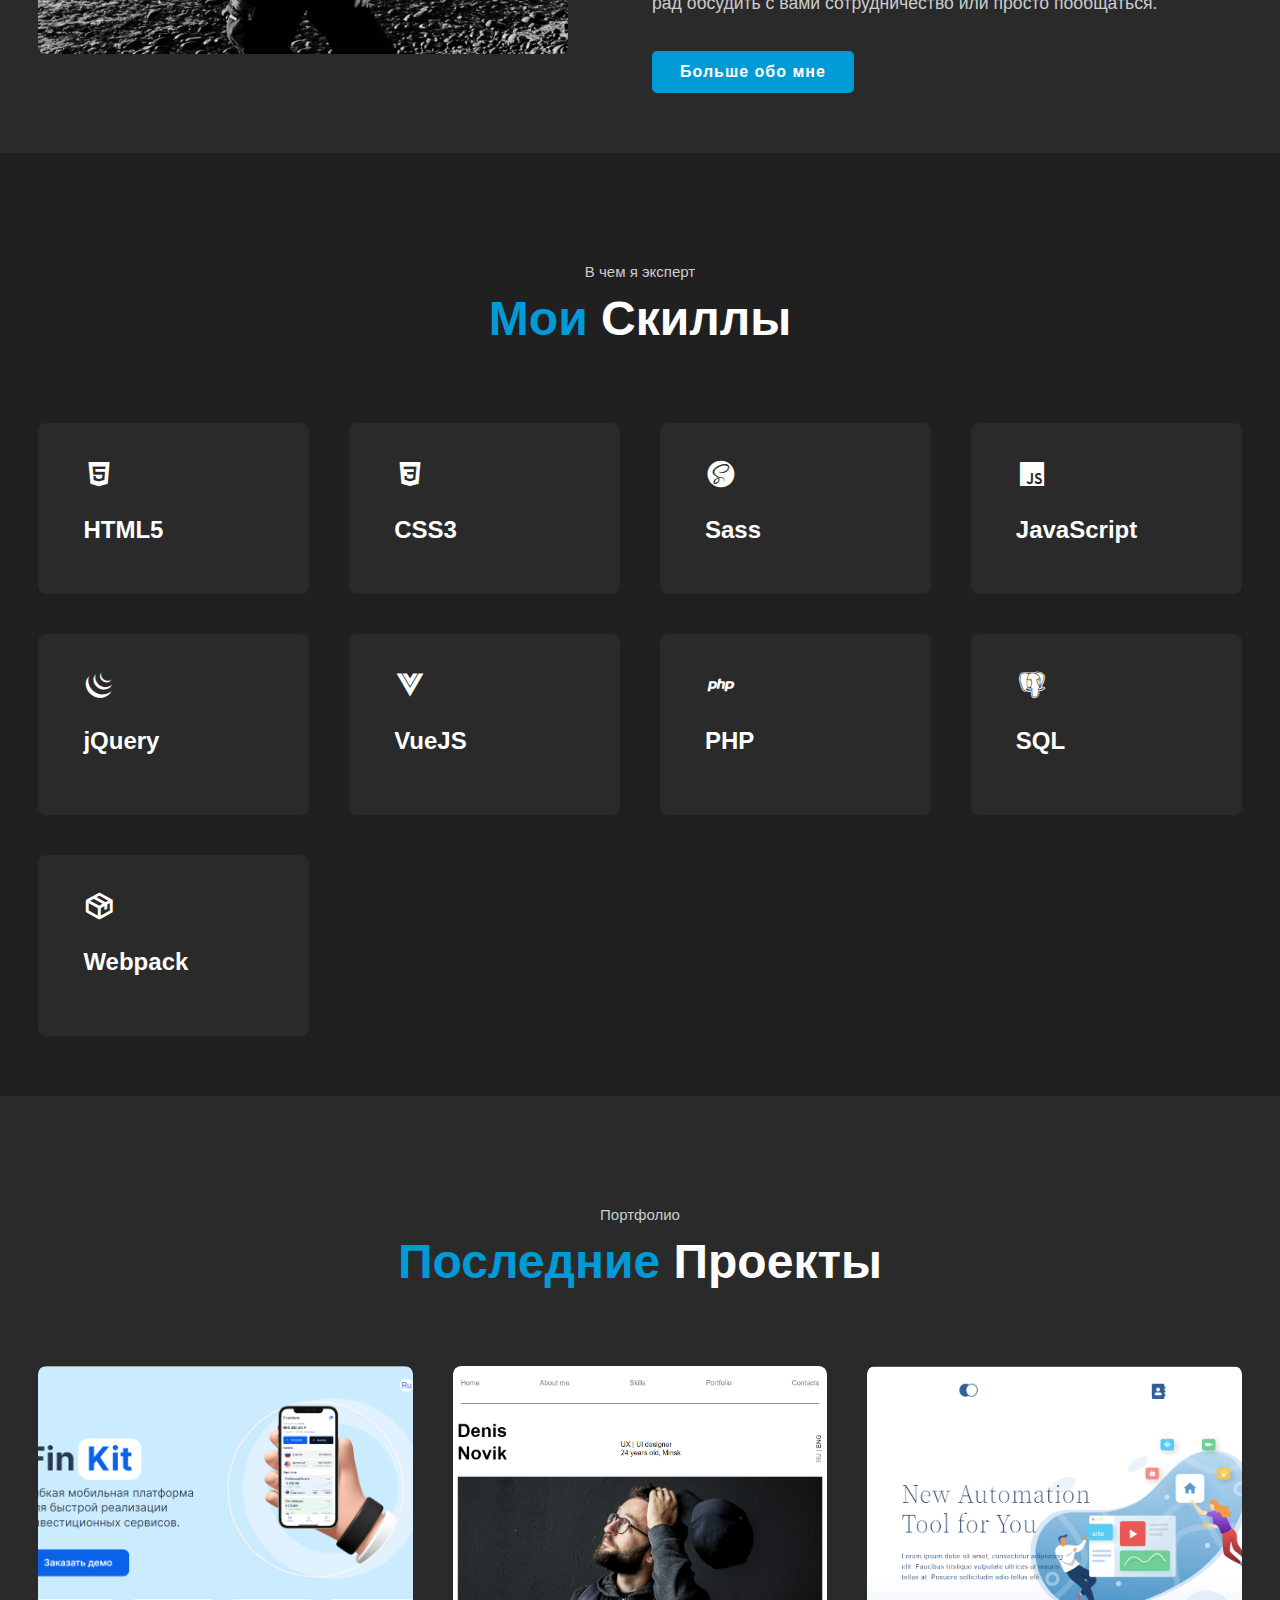
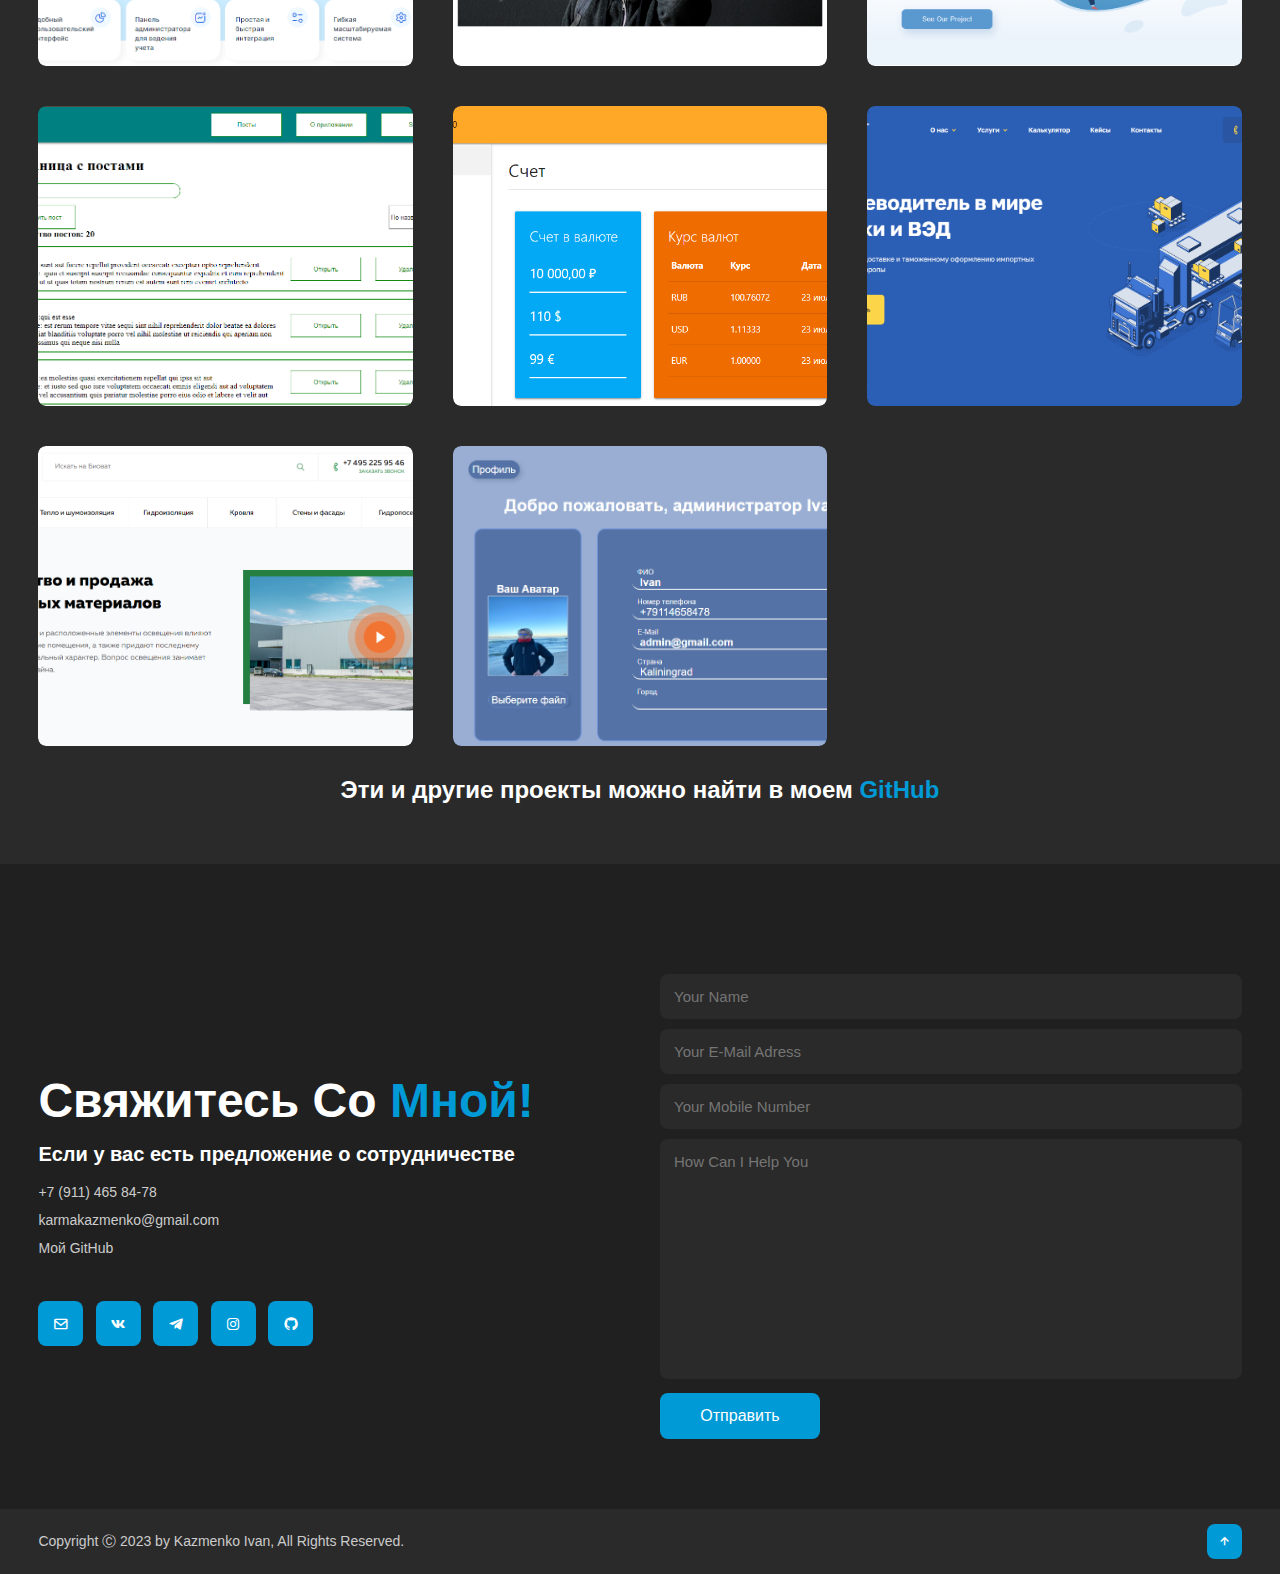
==== commit 75080d5d: "Update index.html" ====
--- a/index.html
+++ b/index.html
@@ -106,6 +106,14 @@
             <i class="bx bxl-css3"></i>
           </div>
           <h3>CSS3</h3>
+          <!--<a href="#" class="read">Изучить больше</a>-->
+        </div>
+
+          <div class="box">
+          <div class="s-icons">
+            <i class="bx bxl-sass"></i>
+          </div>
+          <h3>Sass</h3>
           <!--<a href="#" class="read">Изучить больше</a>-->
         </div>
 
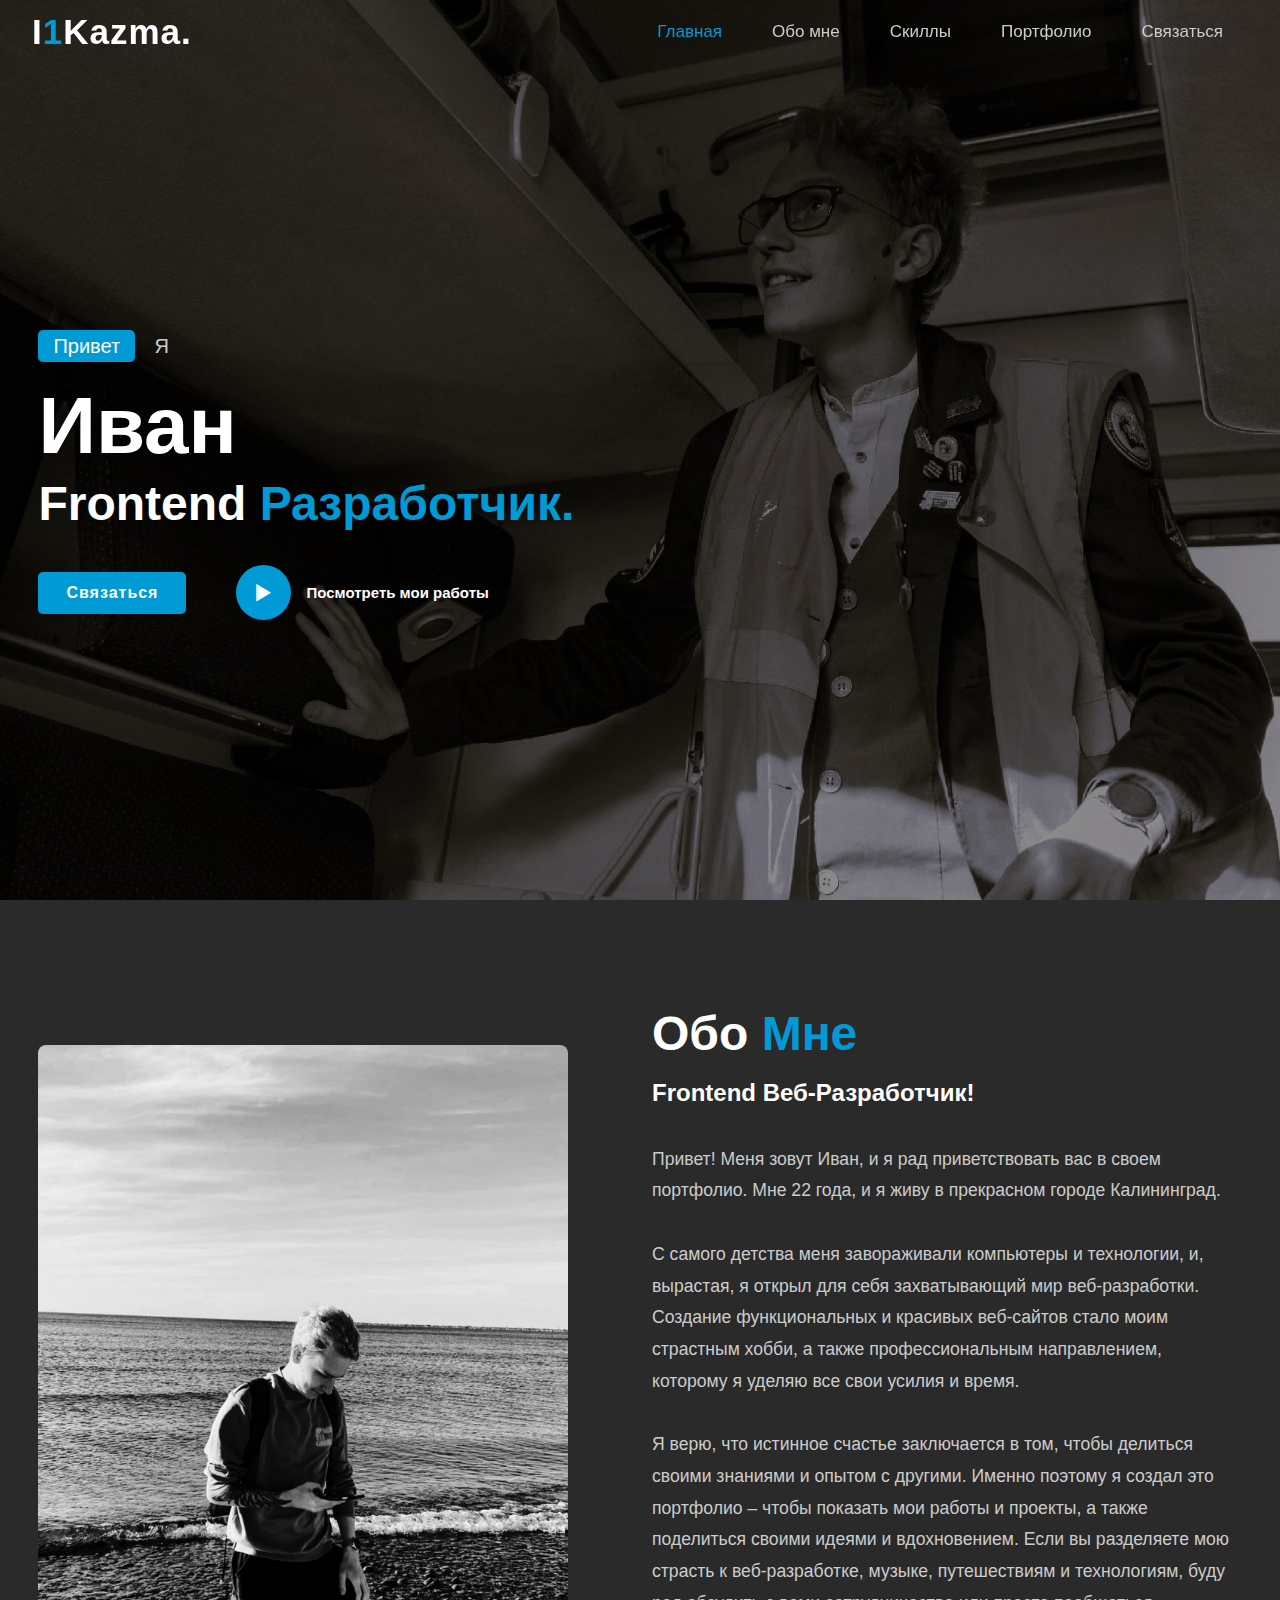
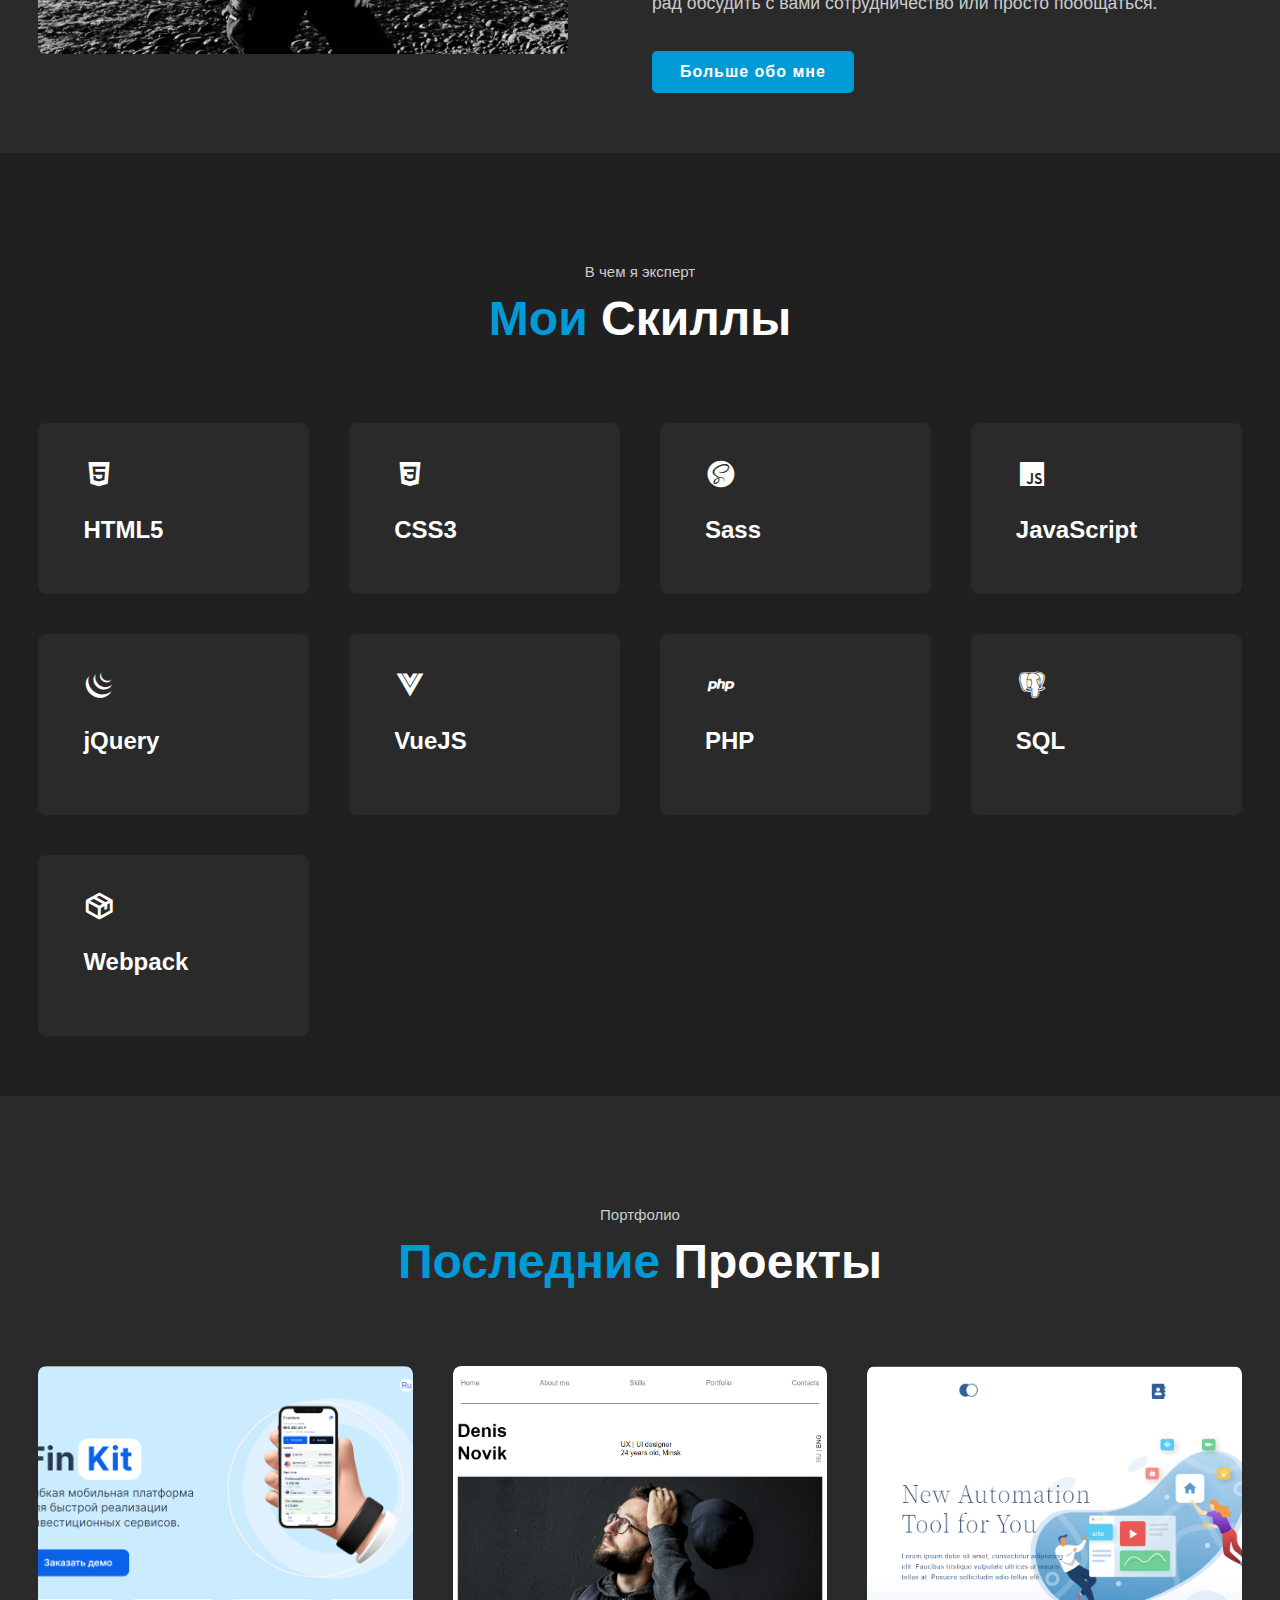
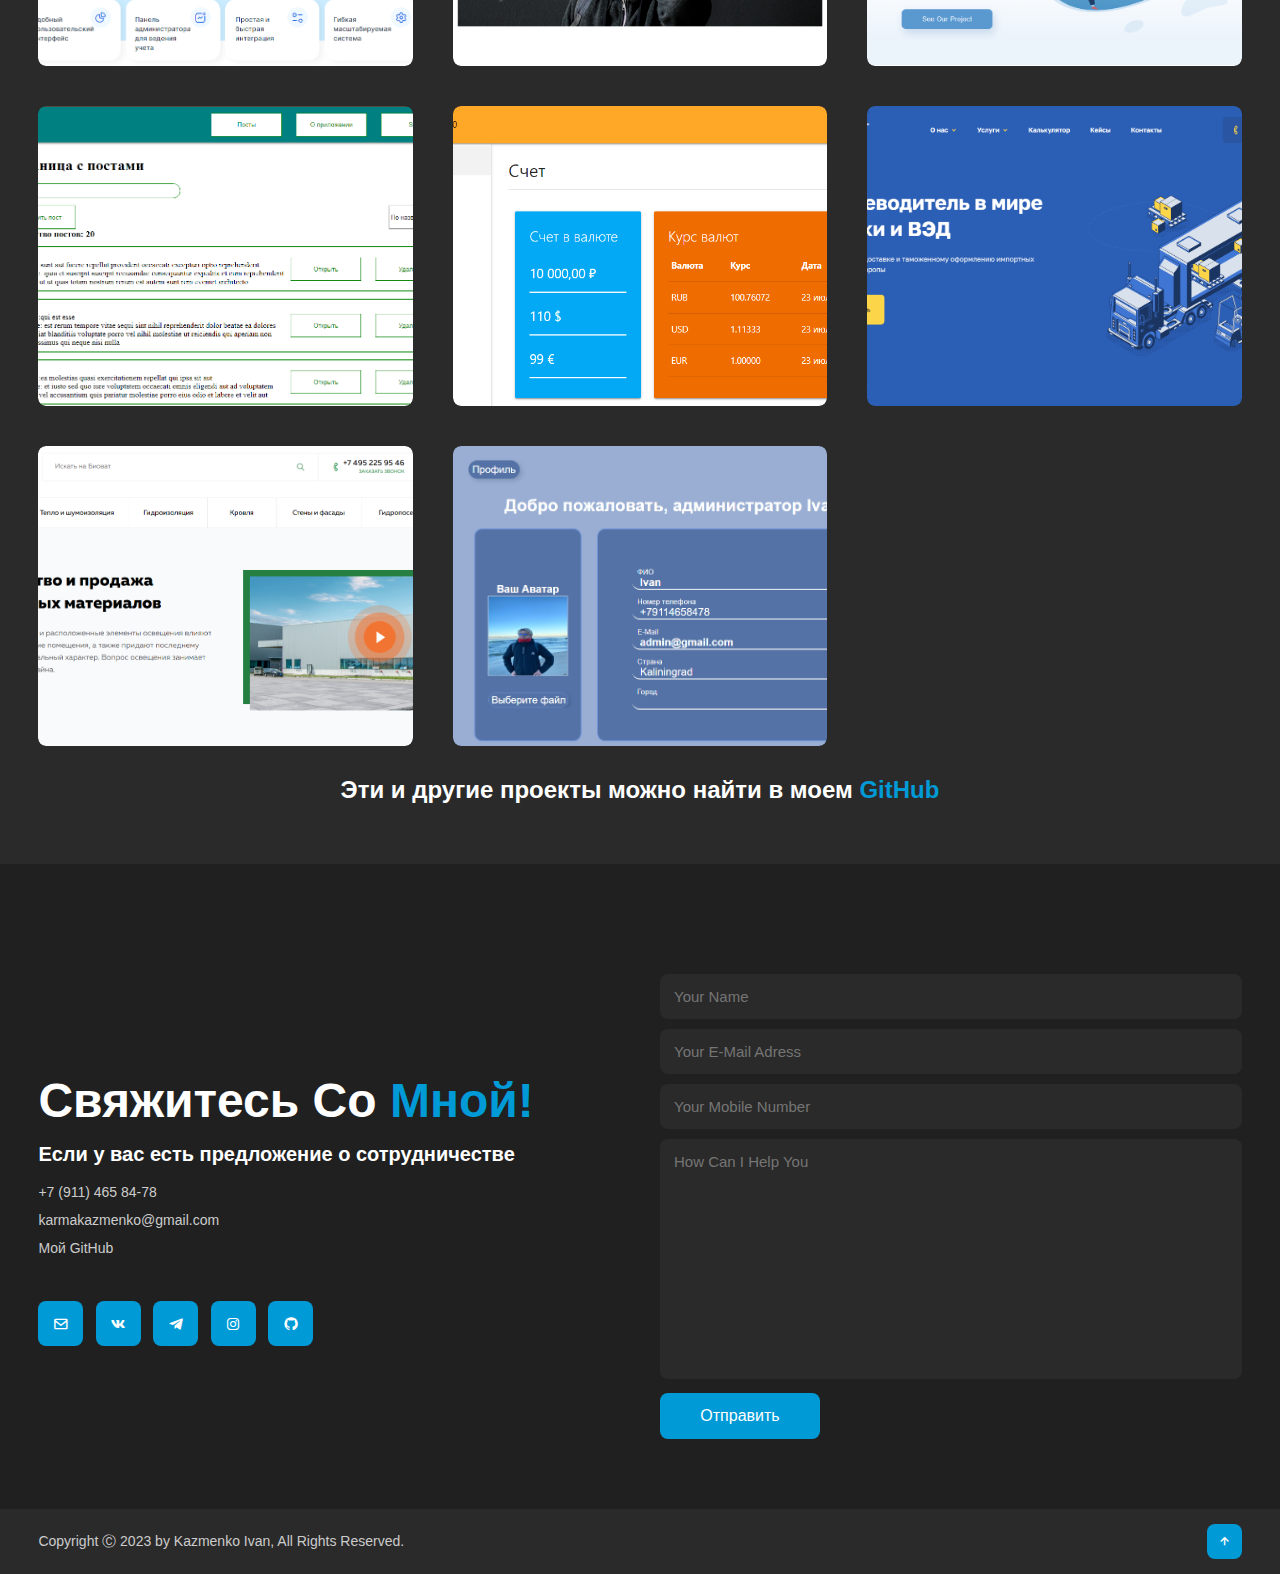
==== commit 1b1b3773: "Update index.html" ====
--- a/index.html
+++ b/index.html
@@ -63,7 +63,7 @@
         <h4>Frontend Веб-Разработчик!</h4>
         <p>
           Привет! Меня зовут Иван, и я рад приветствовать вас в своем портфолио.
-          Мне 21 год, и я живу в прекрасном городе Калининград.
+          Мне 22 года, и я живу в прекрасном городе Калининград.
         </p>
         <p>
           С самого детства меня завораживали компьютеры и технологии, и,
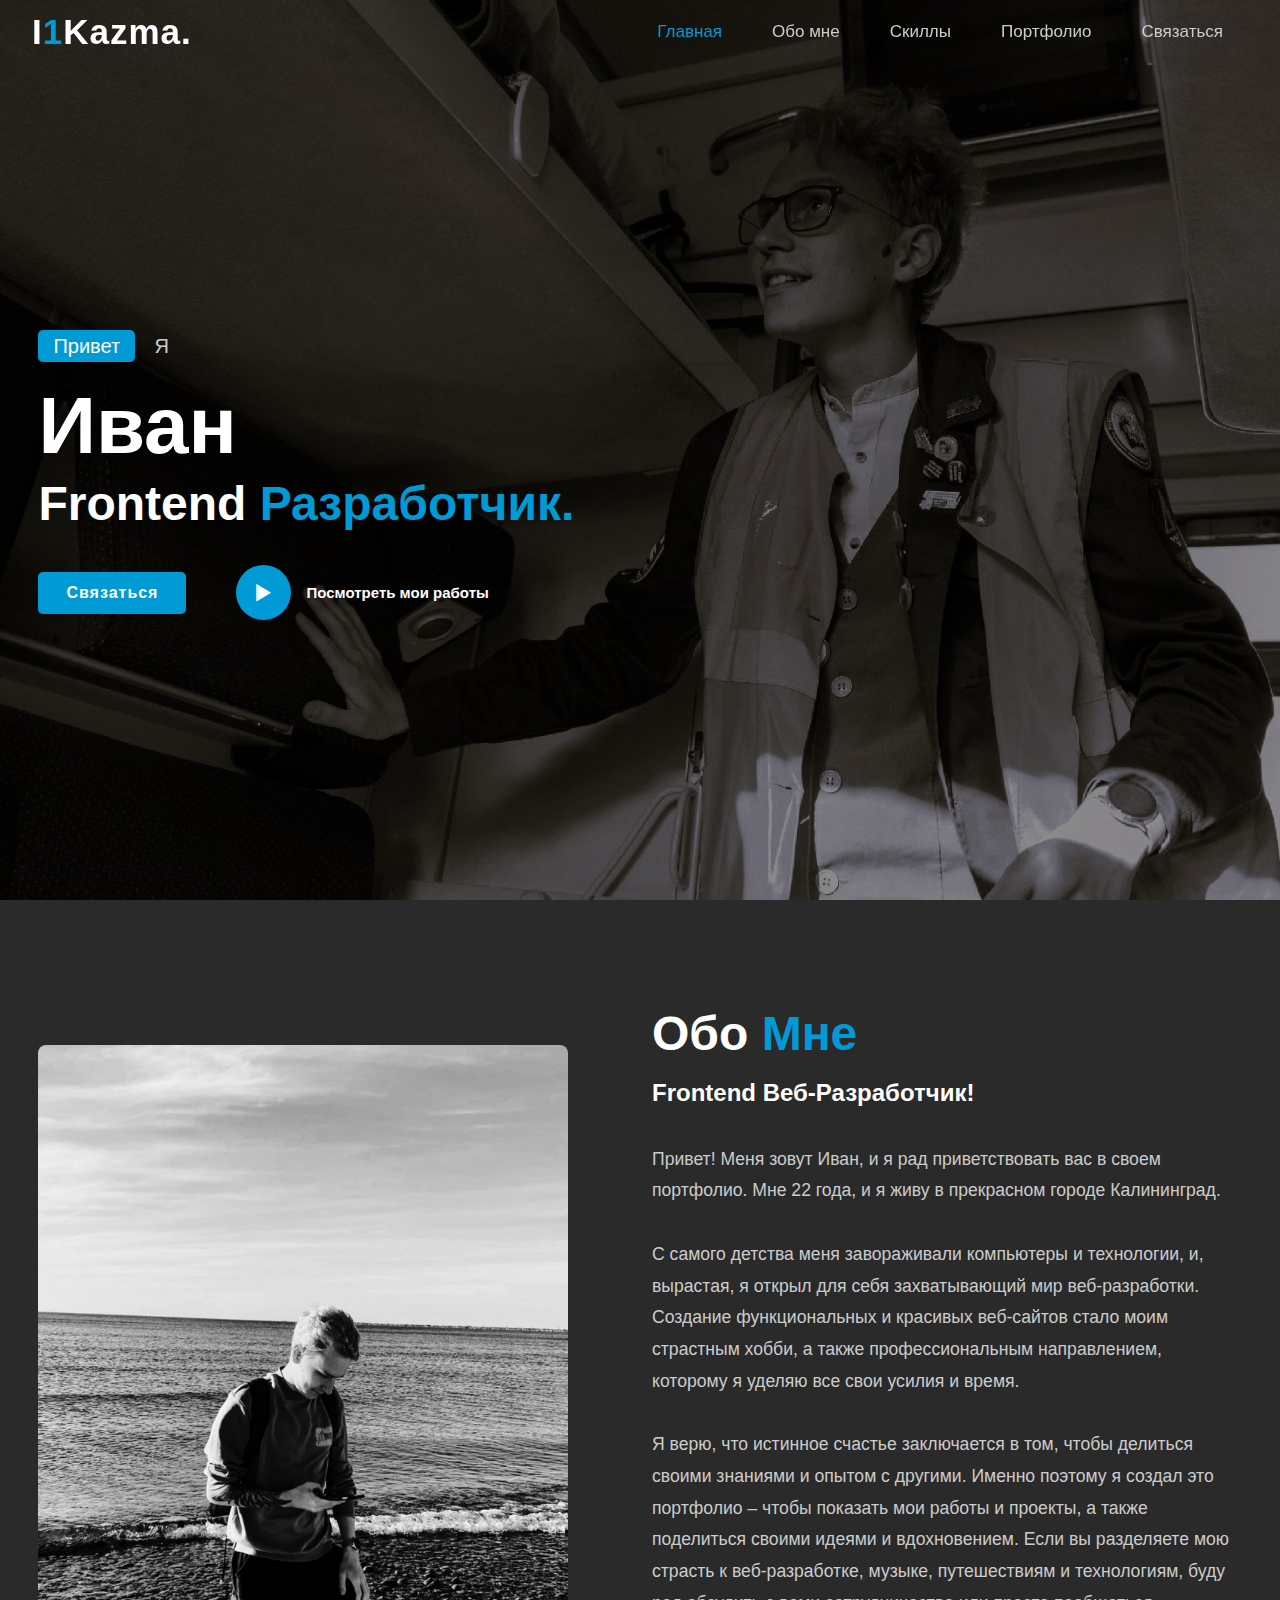
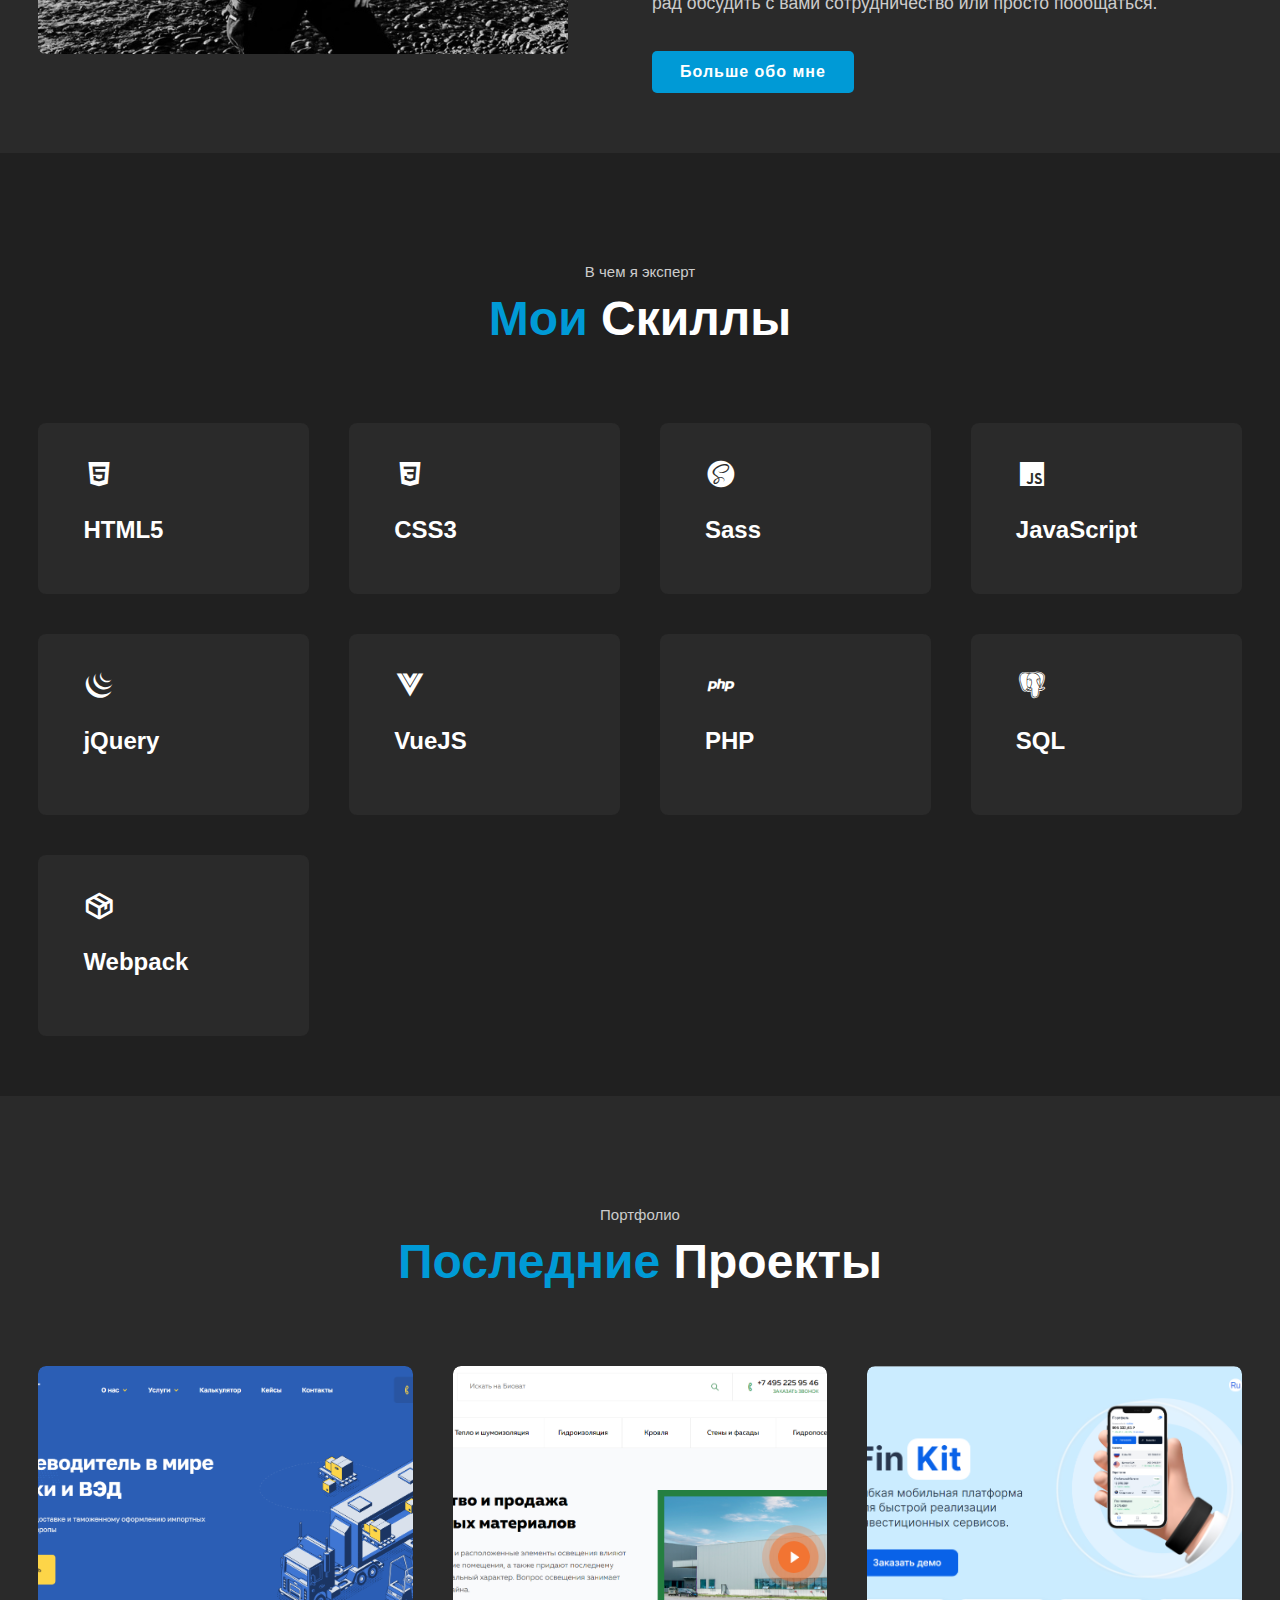
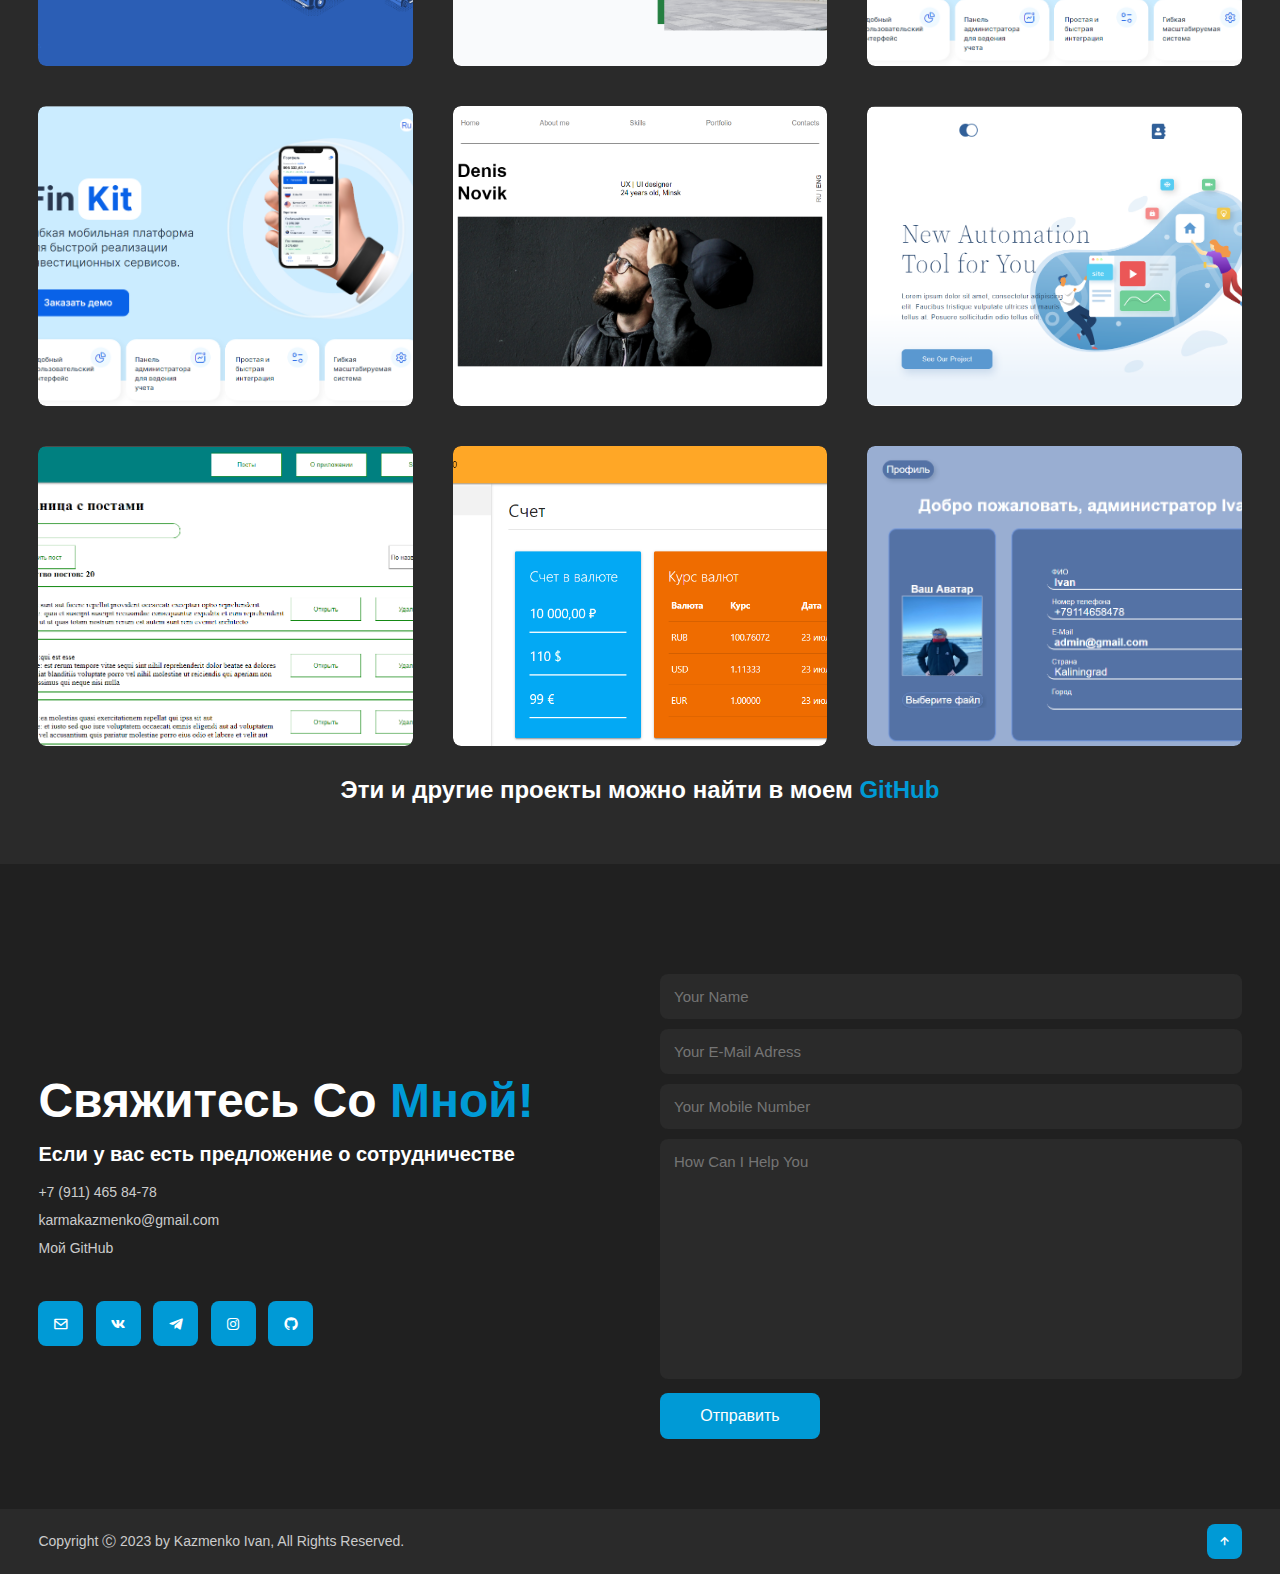
==== commit fd6b0e80: "Update index.html" ====
--- a/index.html
+++ b/index.html
@@ -180,6 +180,52 @@
         <h2><span>Последние</span> Проекты</h2>
       </div>
       <div class="portfolio-content">
+
+        <div class="row">
+          <img src="img/portf1.png" alt="" />
+
+          <div class="layer">
+            <h5>Редизайн сайта ВашЛогиcт</h5>
+            <p>
+              Разработка сайта по ТЗ от заказчика и по макетам дизайнера.
+              Технологии: HTML, SASS, JS, Webpack
+            </p>
+            <a href="http://vashlogist.dev-zharkov.ru/"
+              ><i class="bx bx-link-external"></i
+            ></a>
+          </div>
+        </div>
+
+          <div class="row">
+          <img src="img/portf2.png" alt="" />
+
+          <div class="layer">
+            <h5>Редизайн сайта Биоват</h5>
+            <p>
+              Разработка сайта по ТЗ от заказчика и по макетам дизайнера.
+              Технологии: HTML, SASS, CSS JS, Webpack
+            </p>
+            <a href="http://vashlogist.dev-zharkov.ru/"
+              ><i class="bx bx-link-external"></i
+            ></a>
+          </div>
+        </div>
+
+        
+
+       <div class="row">
+          <img src="img/port1.png" alt="" />
+
+          <div class="layer">
+            <h5>Va</h5>
+            <p>Верстка тестового задания, выполненная по макету</p>
+            <a href="https://i1kazma.github.io/FinKit_Test/"
+              ><i class="bx bx-link-external"></i
+            ></a>
+          </div>
+
+       </div>
+        
         <div class="row">
           <img src="img/port1.png" alt="" />
 
@@ -241,36 +287,6 @@
               Разрабатываемая система для отслеживания необходимых показателей
             </p>
             <a href="https://github.com/I1Kazma/CRM_system"
-              ><i class="bx bx-link-external"></i
-            ></a>
-          </div>
-        </div>
-
-        <div class="row">
-          <img src="img/portf1.png" alt="" />
-
-          <div class="layer">
-            <h5>Редизайн сайта ВашЛогиcт</h5>
-            <p>
-              Разработка сайта по ТЗ от заказчика и по макетам дизайнера.
-              Технологии: HTML, SASS, JS, Webpack
-            </p>
-            <a href="http://vashlogist.dev-zharkov.ru/"
-              ><i class="bx bx-link-external"></i
-            ></a>
-          </div>
-        </div>
-
-        <div class="row">
-          <img src="img/portf2.png" alt="" />
-
-          <div class="layer">
-            <h5>Редизайн сайта Биоват</h5>
-            <p>
-              Разработка сайта по ТЗ от заказчика и по макетам дизайнера.
-              Технологии: HTML, SASS, CSS JS, Webpack
-            </p>
-            <a href="http://vashlogist.dev-zharkov.ru/"
               ><i class="bx bx-link-external"></i
             ></a>
           </div>
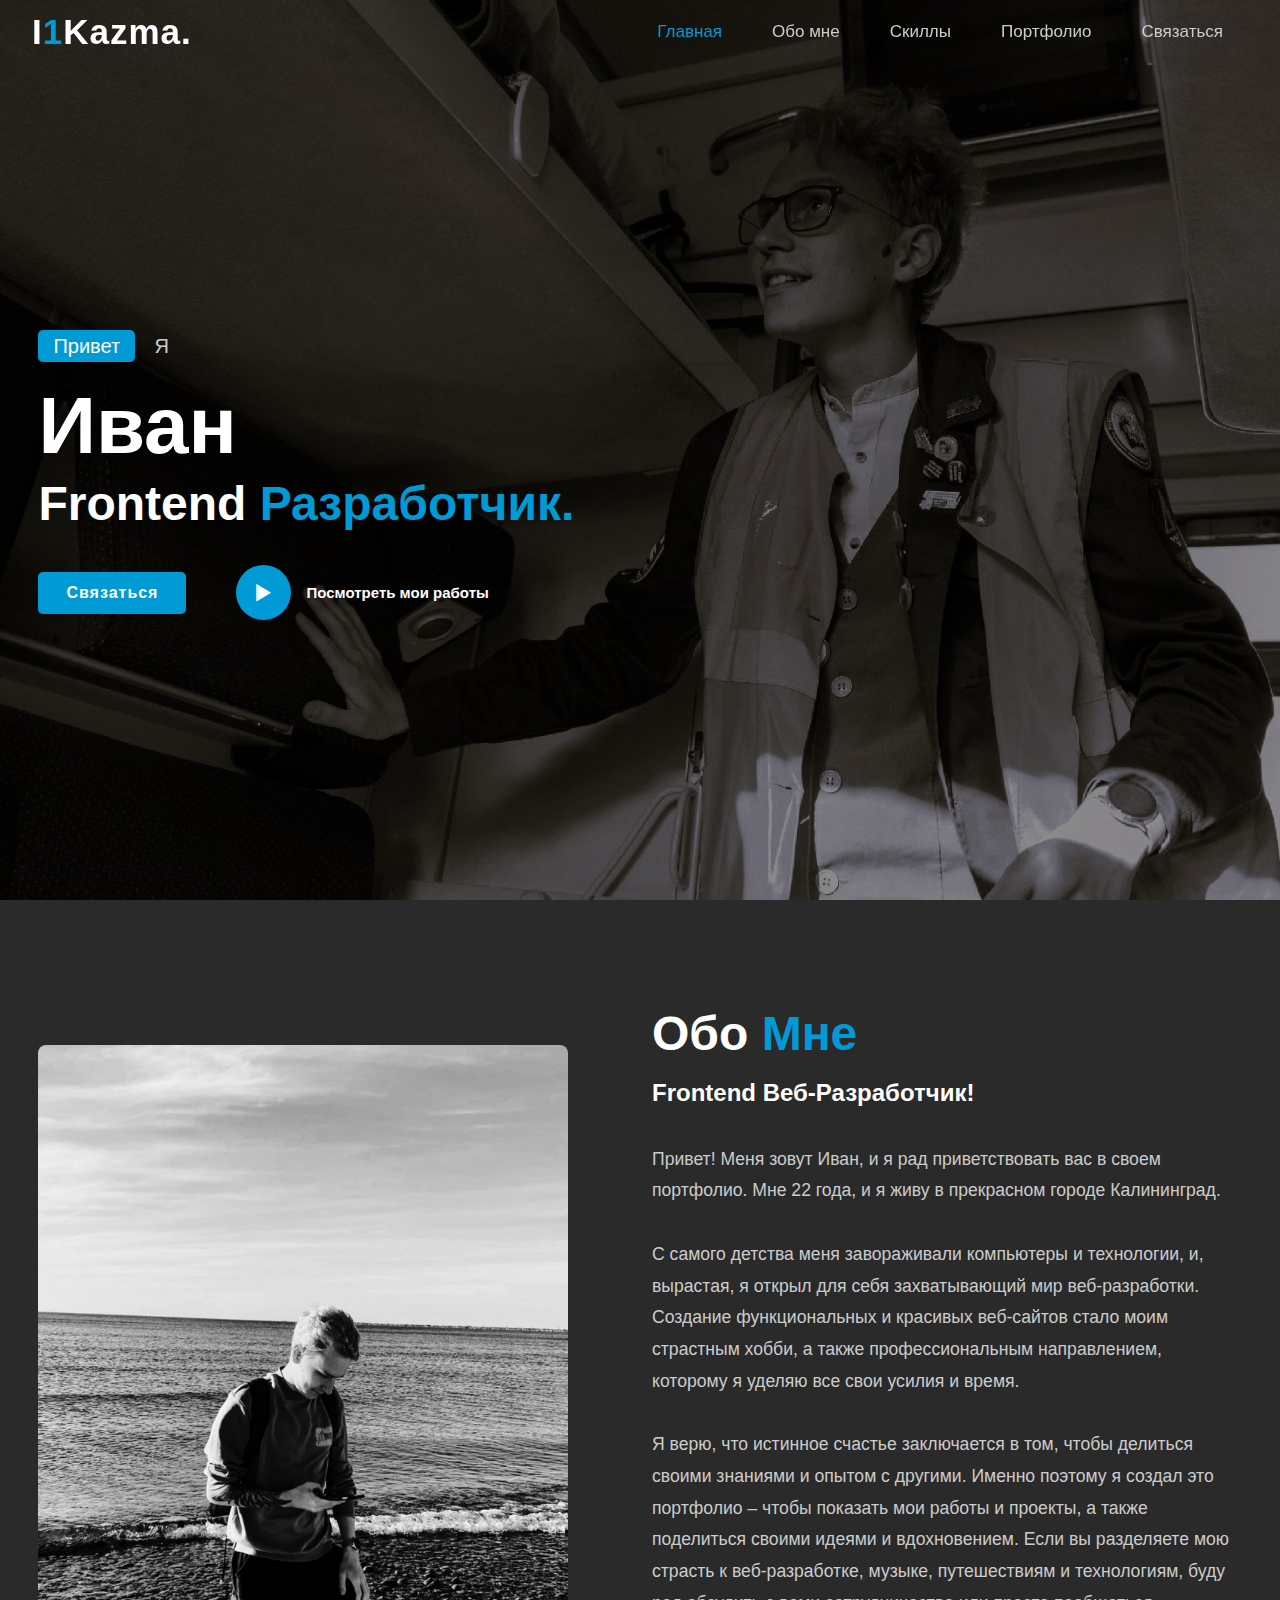
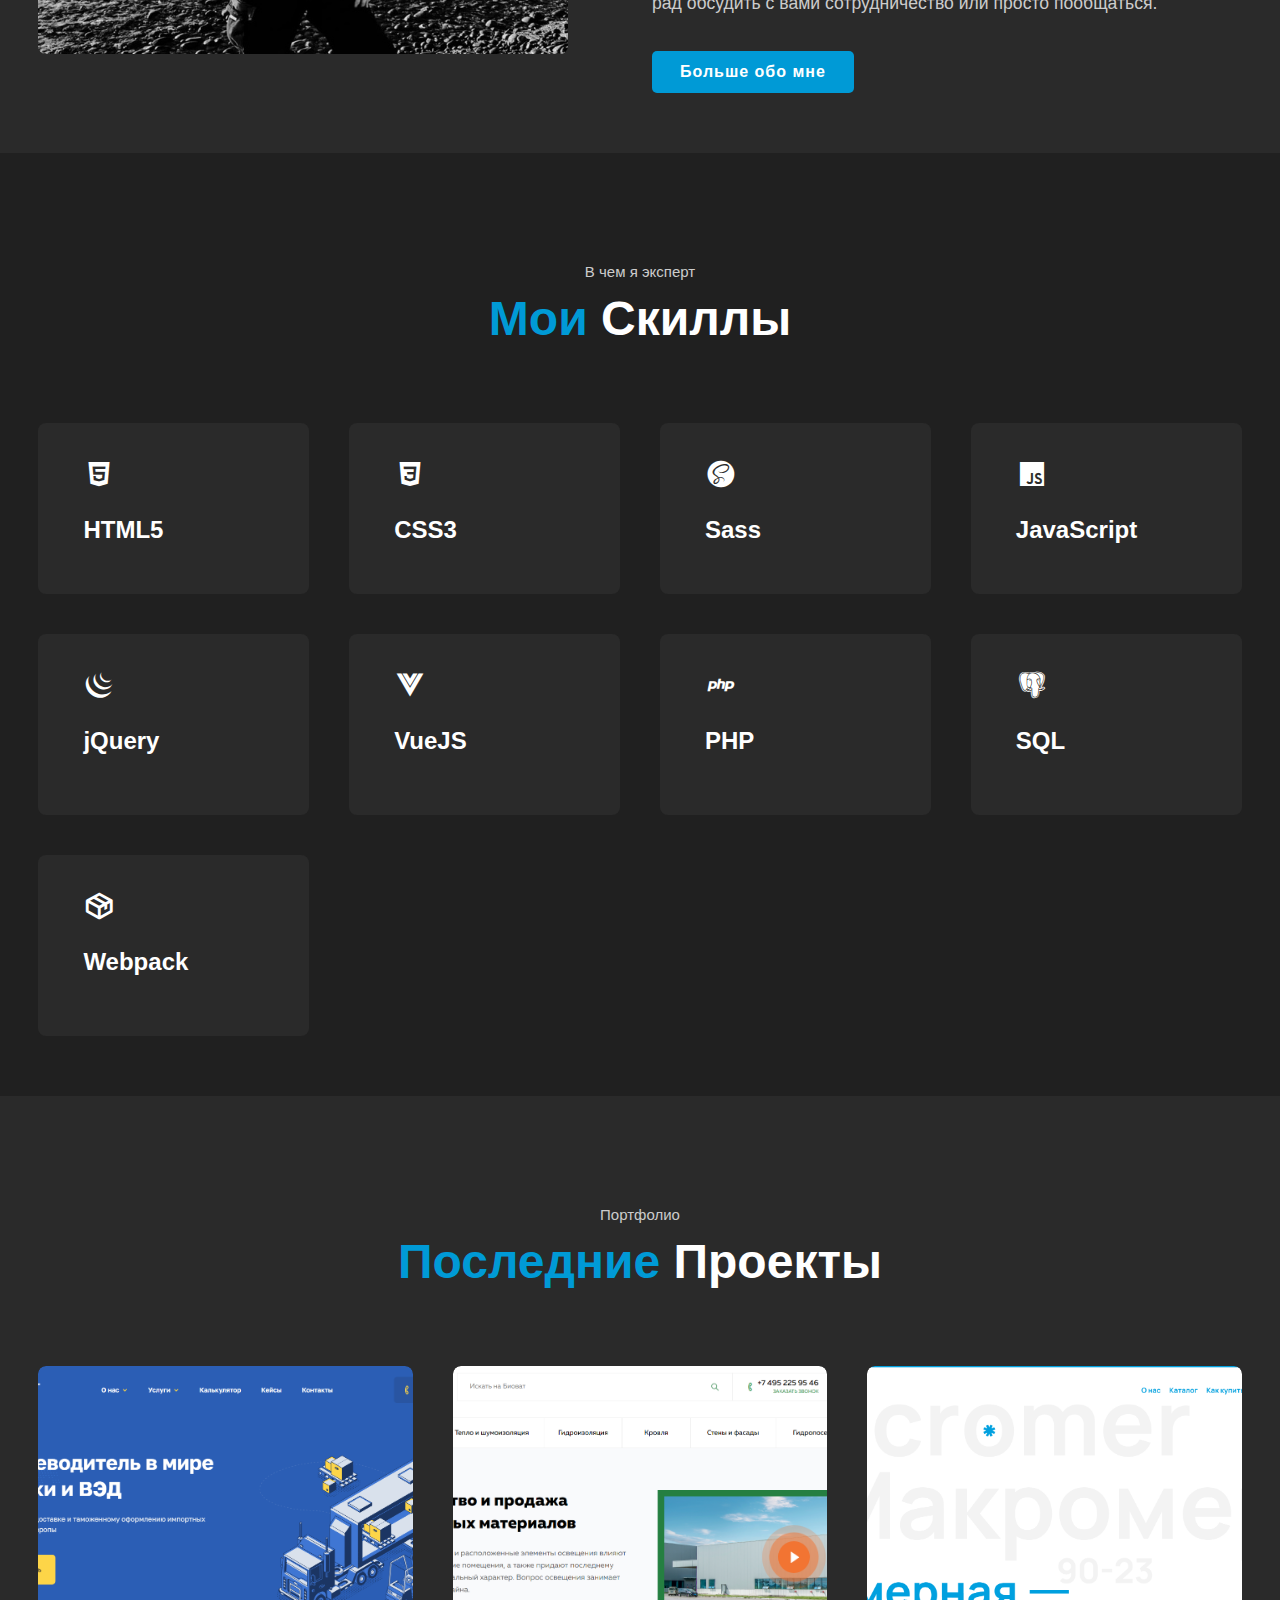
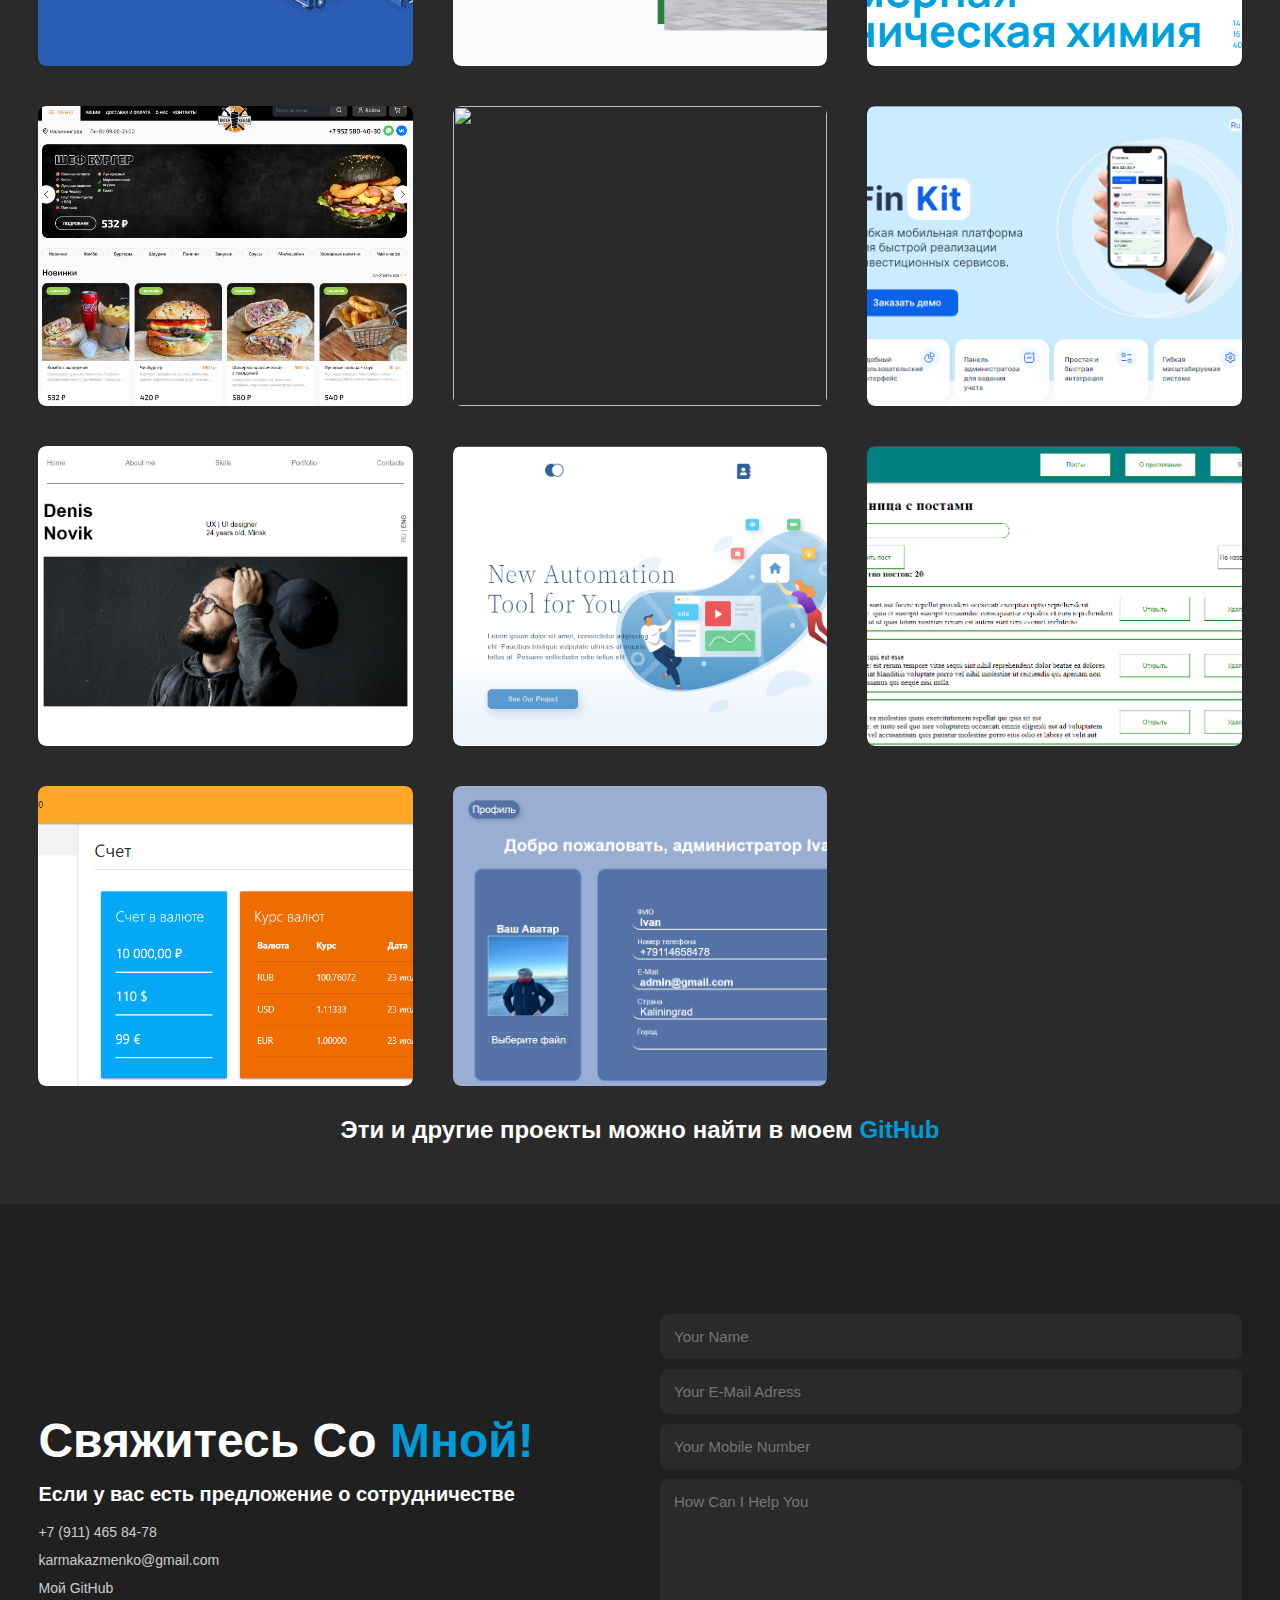
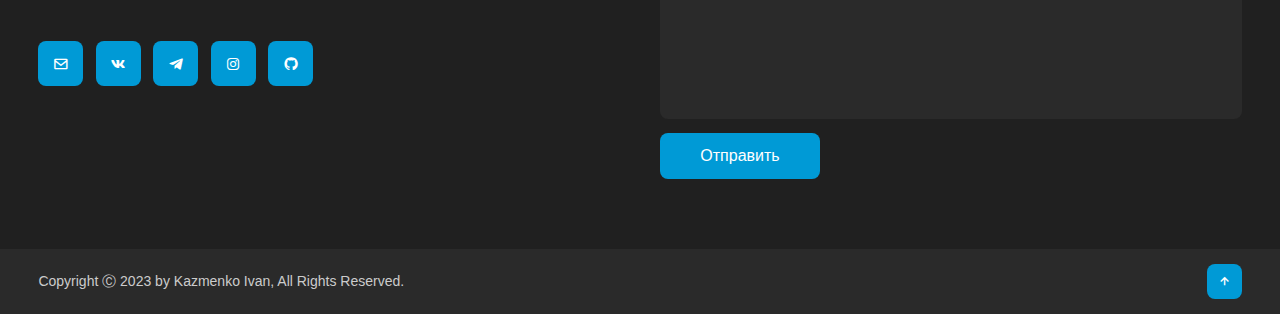
==== commit 638e9c53: "Update index.html" ====
--- a/index.html
+++ b/index.html
@@ -205,13 +205,56 @@
               Разработка сайта по ТЗ от заказчика и по макетам дизайнера.
               Технологии: HTML, SASS, CSS JS, Webpack
             </p>
-            <a href="http://vashlogist.dev-zharkov.ru/"
-              ><i class="bx bx-link-external"></i
-            ></a>
-          </div>
-        </div>
-
-        
+            <a href="http://biovat-dev.dev-zharkov.ru/"
+              ><i class="bx bx-link-external"></i
+            ></a>
+          </div>
+        </div>
+
+        <div class="row">
+          <img src="img/macromer.png" alt="" />
+
+          <div class="layer">
+            <h5>Перенос верстки с Tilda на чистую верстку</h5>
+            <p>
+             Перенос верстки с Tilda на чистую верстку без исходников
+              Технологии: HTML, SASS, JS, Webpack
+            </p>
+            <a href="https://i1kazma.github.io/macromer/"
+              ><i class="bx bx-link-external"></i
+            ></a>
+          </div>
+        </div>
+
+ <div class="row">
+          <img src="img/inter-kebab.png" alt="" />
+
+          <div class="layer">
+            <h5>Верстка сайта по макетам (в процессе интеграции)</h5>
+            <p>
+            Верстка сайта по макетам (в процессе интеграции на CMS WordPress)
+              Технологии: HTML, SASS, JS, Webpack
+            </p>
+            <a href="https://i1kazma.github.io/Inter_Kebab/"
+              ><i class="bx bx-link-external"></i
+            ></a>
+          </div>
+        </div>
+
+         <div class="row">
+          <img src="img/hotel-hercules.png" alt="" />
+
+          <div class="layer">
+            <h5>Cайт "Геркулес Зеленоградск"</h5>
+            <p>
+            Верстка сайта по макетам
+              Технологии: HTML, SASS, JS, Webpack
+            </p>
+            <a href="https://www.hotel-hercules.ru/"
+              ><i class="bx bx-link-external"></i
+            ></a>
+          </div>
+        </div>
 
        <div class="row">
           <img src="img/port1.png" alt="" />
@@ -226,17 +269,7 @@
 
        </div>
         
-        <div class="row">
-          <img src="img/port1.png" alt="" />
-
-          <div class="layer">
-            <h5>FinKit</h5>
-            <p>Верстка тестового задания, выполненная по макету</p>
-            <a href="https://i1kazma.github.io/FinKit_Test/"
-              ><i class="bx bx-link-external"></i
-            ></a>
-          </div>
-        </div>
+       
 
         <div class="row">
           <img src="img/port2.png" alt="" />
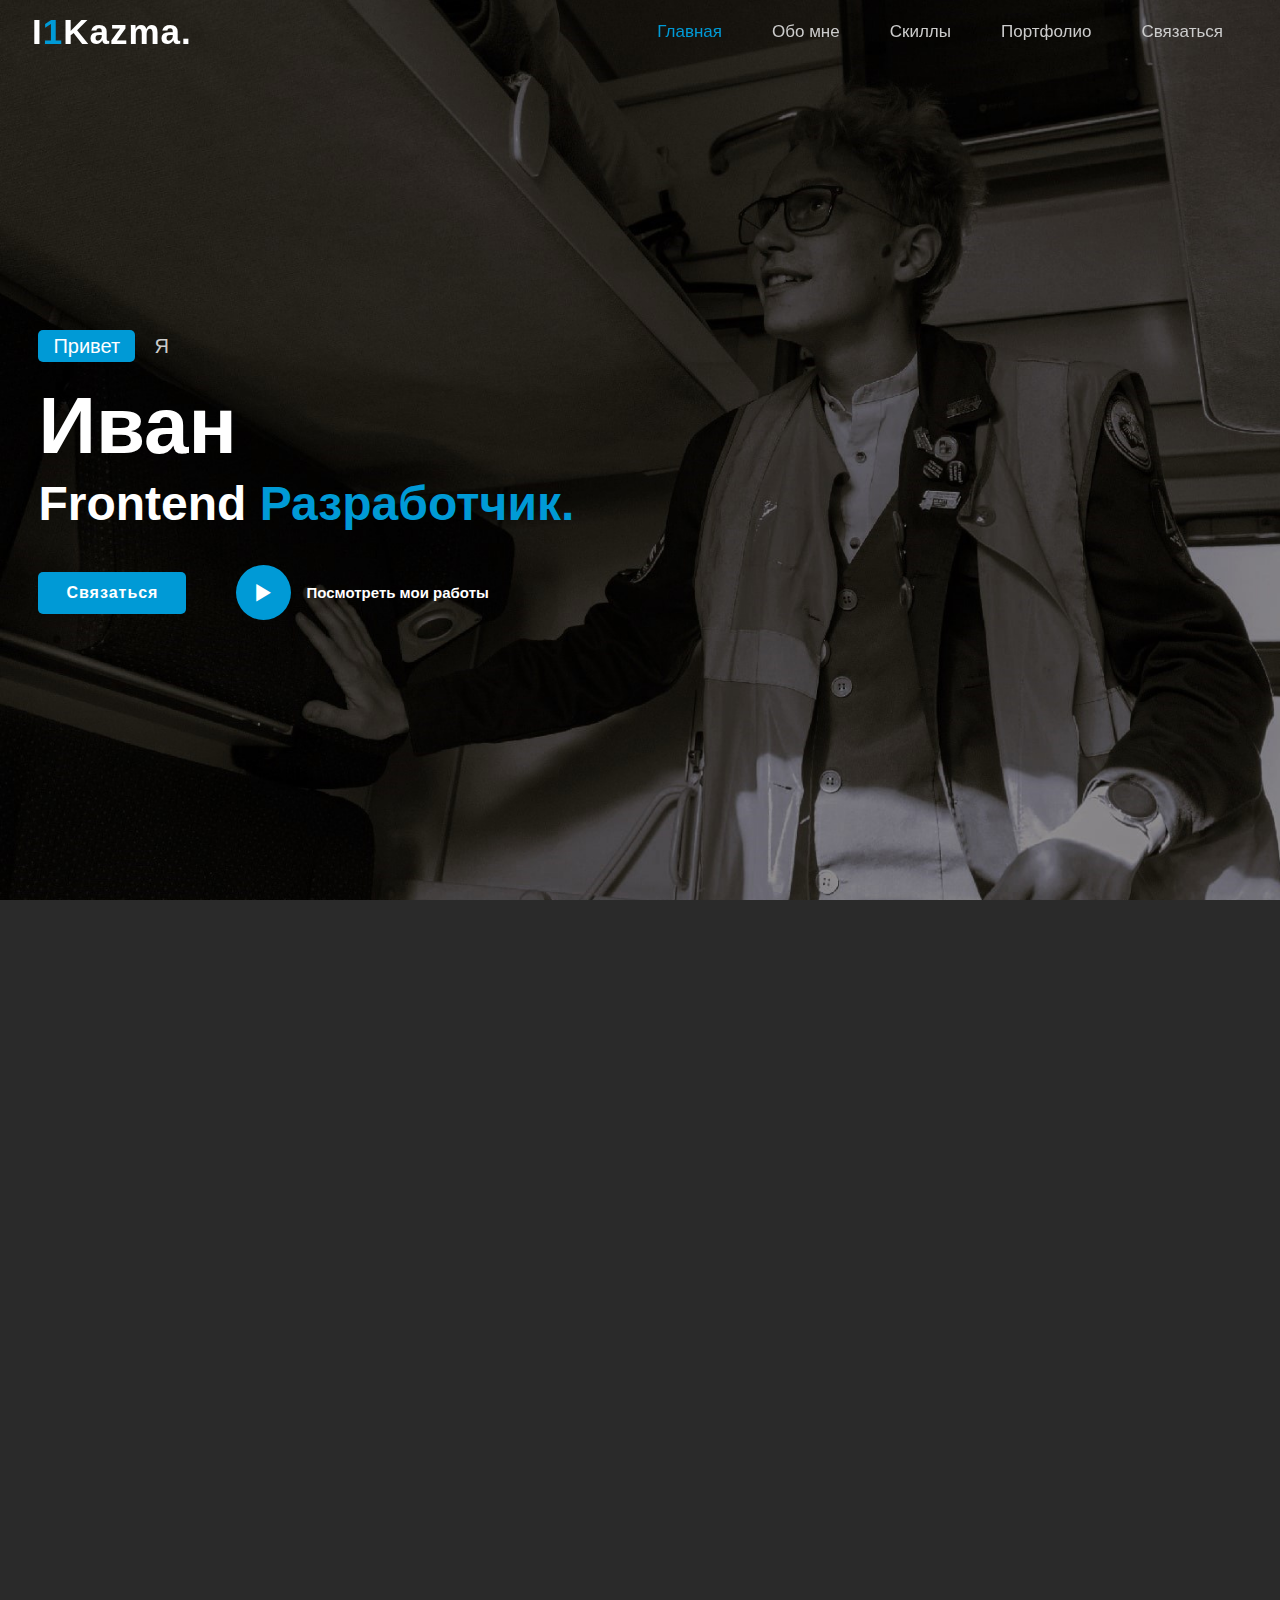
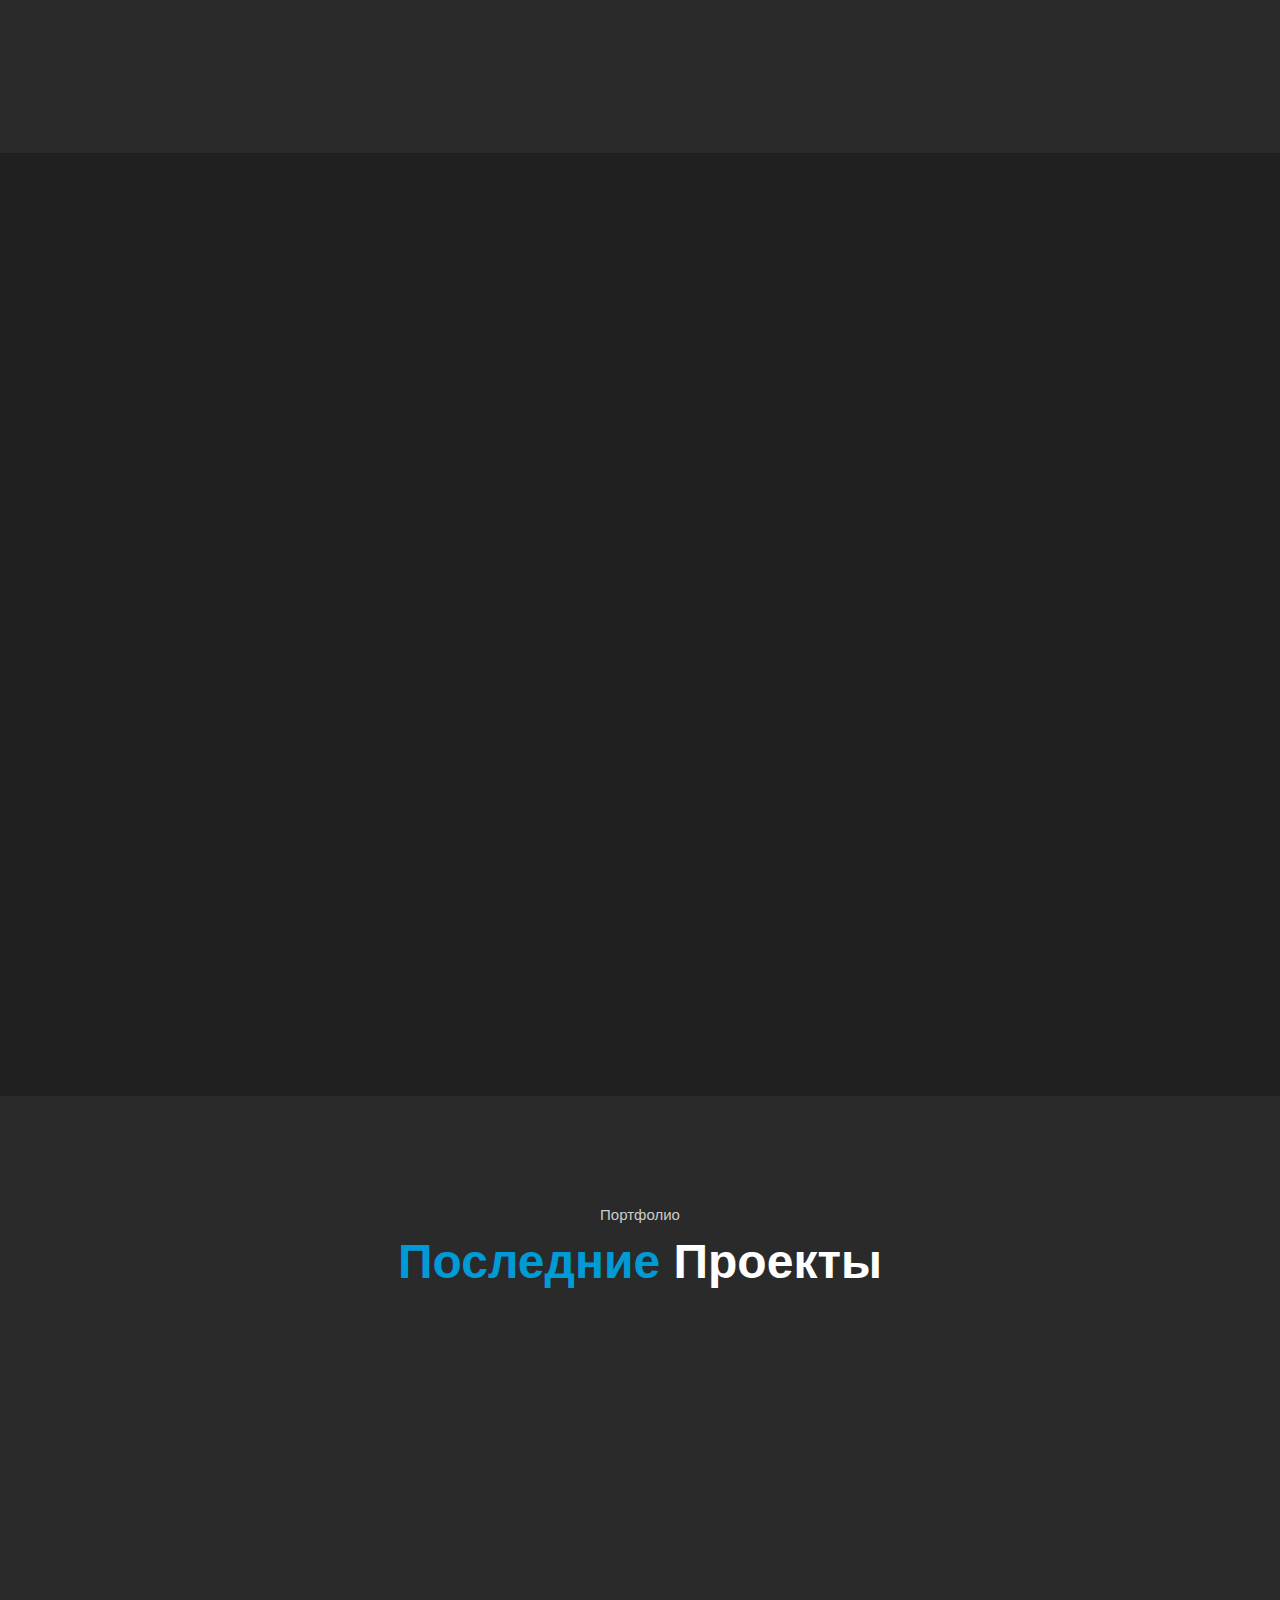
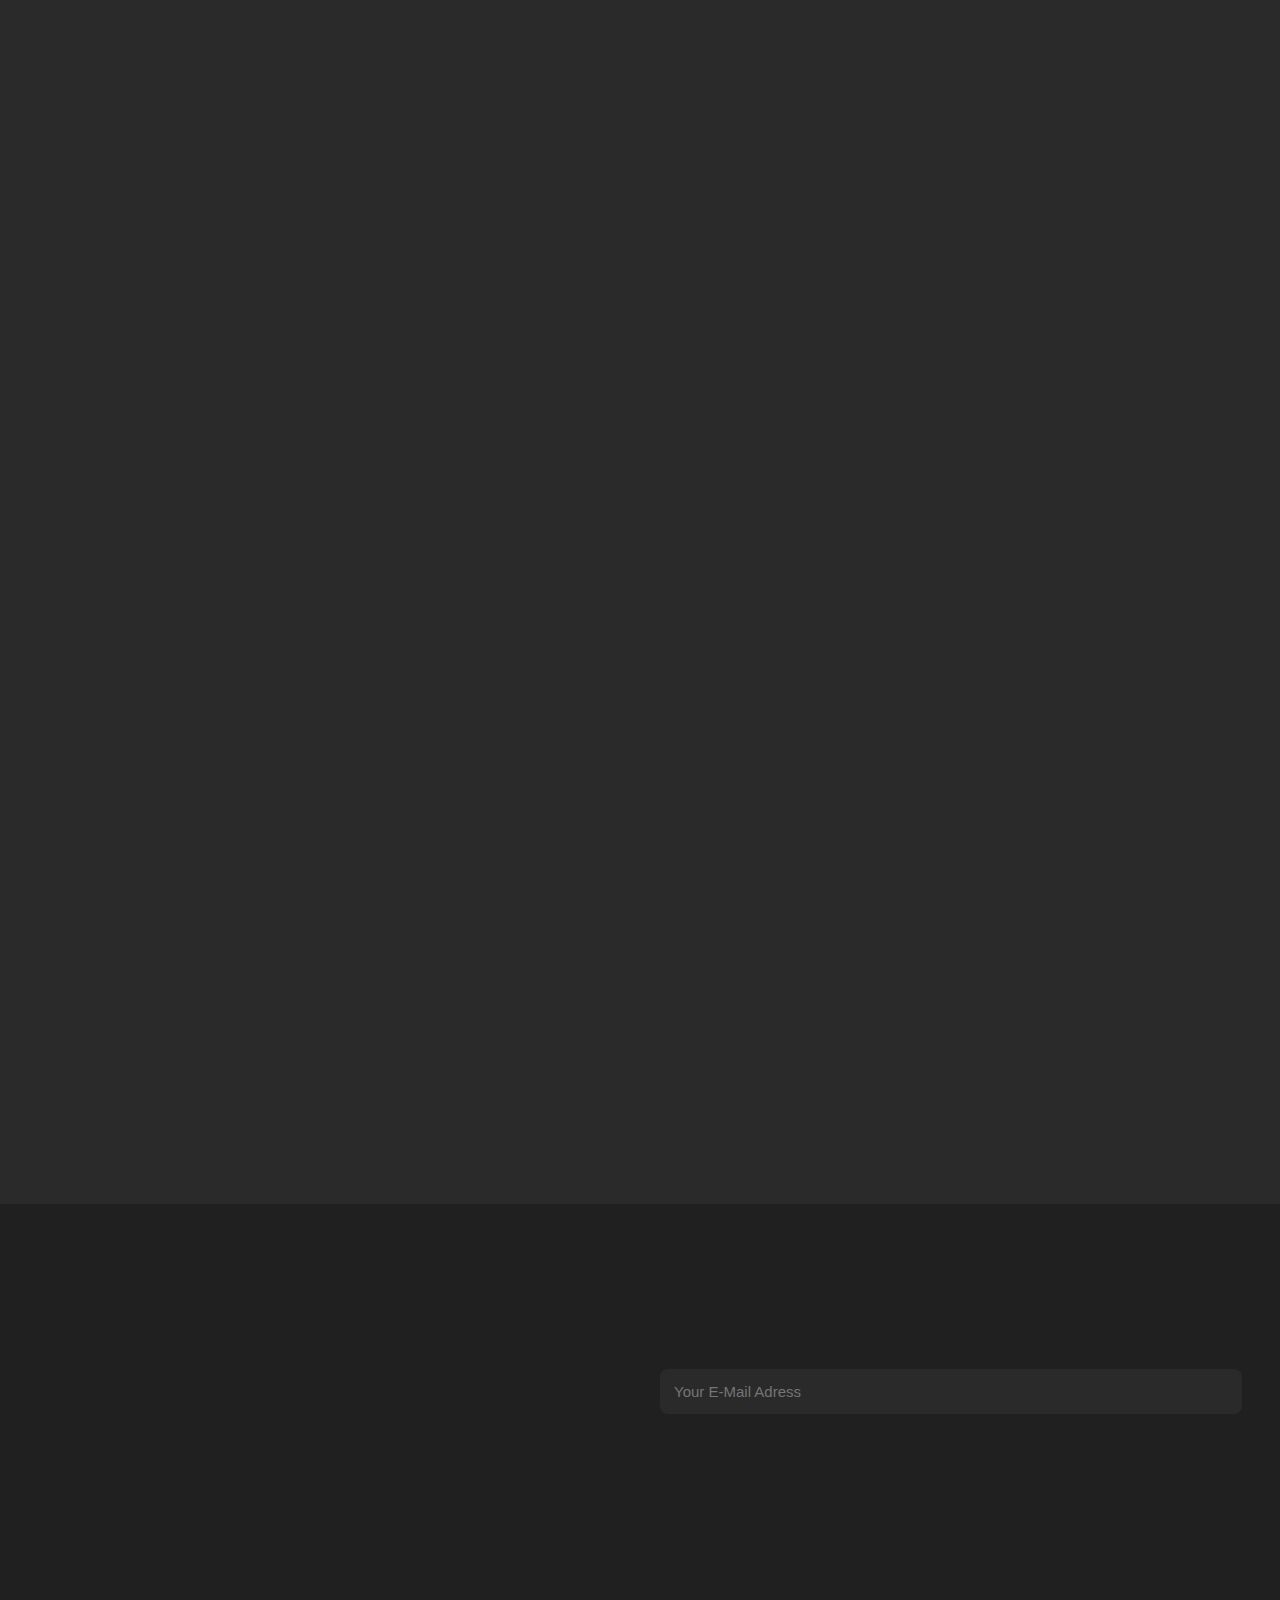
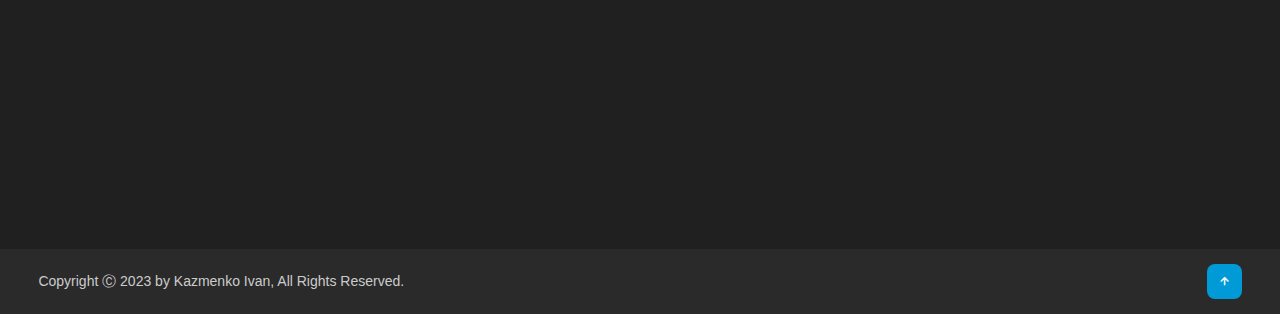
==== commit aa864669: "Update index.html" ====
--- a/index.html
+++ b/index.html
@@ -19,9 +19,9 @@
   <body>
     <!--header-->
     <header>
-      <a href="#" class="logo">I<span>1</span>Kazma.</a>
-
-      <ul class="navlist">
+      <a href="#" class="logo opacity-anim">I<span>1</span>Kazma.</a>
+
+      <ul class="navlist opacity-anim">
         <li><a href="#home" class="active">Главная</a></li>
         <li><a href="#about">Обо мне</a></li>
         <li><a href="#service">Скиллы</a></li>
@@ -37,15 +37,15 @@
     <section class="home" id="home">
       <div class="home-text">
         <div class="slide">
-          <span class="one">Привет</span>
-          <span class="two">Я</span>
-        </div>
-        <h1>Иван</h1>
-        <h3>Frontend<span> Разработчик.</span></h3>
+          <span class="one opacity-anim">Привет</span>
+          <span class="two opacity-anim">Я</span>
+        </div>
+        <h1 class="opacity-anim">Иван</h1>
+        <h3 class="opacity-anim">Frontend<span> Разработчик.</span></h3>
 
         <div class="button">
-          <a href="#contact" class="btn">Связаться</a>
-          <a href="#portfolio" class="btn2">
+          <a href="#contact" class="btn opacity-anim">Связаться</a>
+          <a href="#portfolio" class="btn2 opacity-anim">
             <span> <i class="bx bx-play"></i> </span>Посмотреть мои работы
           </a>
         </div>
@@ -55,24 +55,24 @@
     <!--About me-->
 
     <section class="about" id="about">
-      <div class="about-img">
+      <div class="about-img opacity-anim">
         <img src="img/about.jpg" alt="" />
       </div>
-      <div class="about-text">
+      <div class="about-text opacity-anim">
         <h2>Обо <span>Мне</span></h2>
         <h4>Frontend Веб-Разработчик!</h4>
-        <p>
+        <p class="opacity-anim">
           Привет! Меня зовут Иван, и я рад приветствовать вас в своем портфолио.
           Мне 22 года, и я живу в прекрасном городе Калининград.
         </p>
-        <p>
+        <p class="opacity-anim">
           С самого детства меня завораживали компьютеры и технологии, и,
           вырастая, я открыл для себя захватывающий мир веб-разработки. Создание
           функциональных и красивых веб-сайтов стало моим страстным хобби, а
           также профессиональным направлением, которому я уделяю все свои усилия
           и время.
         </p>
-        <p>
+        <p class="opacity-anim">
           Я верю, что истинное счастье заключается в том, чтобы делиться своими
           знаниями и опытом с другими. Именно поэтому я создал это портфолио –
           чтобы показать мои работы и проекты, а также поделиться своими идеями
@@ -80,20 +80,20 @@
           музыке, путешествиям и технологиям, буду рад обсудить с вами
           сотрудничество или просто пообщаться.
         </p>
-        <a href="#contact" class="btn">Больше обо мне</a>
+        <a href="#contact" class="btn opacity-anim">Больше обо мне</a>
       </div>
     </section>
 
     <!--Service-->
 
     <section class="service" id="service">
-      <div class="main-text">
+      <div class="main-text opacity-anim">
         <p>В чем я эксперт</p>
         <h2><span>Мои</span> Скиллы</h2>
       </div>
 
       <div class="service-content">
-        <div class="box">
+        <div class="box opacity-anim">
           <div class="s-icons">
             <i class="bx bxl-html5"></i>
           </div>
@@ -101,7 +101,7 @@
           <!--<a href="#" class="read">Изучить больше</a>-->
         </div>
 
-        <div class="box">
+        <div class="box opacity-anim">
           <div class="s-icons">
             <i class="bx bxl-css3"></i>
           </div>
@@ -109,7 +109,7 @@
           <!--<a href="#" class="read">Изучить больше</a>-->
         </div>
 
-          <div class="box">
+          <div class="box opacity-anim">
           <div class="s-icons">
             <i class="bx bxl-sass"></i>
           </div>
@@ -117,7 +117,7 @@
           <!--<a href="#" class="read">Изучить больше</a>-->
         </div>
 
-        <div class="box">
+        <div class="box opacity-anim">
           <div class="s-icons">
             <i class="bx bxl-javascript"></i>
           </div>
@@ -126,7 +126,7 @@
           <!--<a href="#" class="read">Изучить больше</a>-->
         </div>
 
-        <div class="box">
+        <div class="box opacity-anim">
           <div class="s-icons">
             <i class="bx bxl-jquery"></i>
           </div>
@@ -135,7 +135,7 @@
           <!--<a href="#" class="read">Изучить больше</a>-->
         </div>
 
-        <div class="box">
+        <div class="box opacity-anim">
           <div class="s-icons">
             <i class="bx bxl-vuejs"></i>
           </div>
@@ -144,7 +144,7 @@
           <!--<a href="#" class="read">Изучить больше</a>-->
         </div>
 
-        <div class="box">
+        <div class="box opacity-anim">
           <div class="s-icons">
             <i class="bx bxl-php"></i>
           </div>
@@ -153,7 +153,7 @@
           <!--<a href="#" class="read">Изучить больше</a>-->
         </div>
 
-        <div class="box">
+        <div class="box opacity-anim">
           <div class="s-icons">
             <i class="bx bxl-postgresql"></i>
           </div>
@@ -162,7 +162,7 @@
           <!--<a href="#" class="read">Изучить больше</a>-->
         </div>
 
-        <div class="box">
+        <div class="box opacity-anim">
           <div class="s-icons">
             <i class="bx bx-package"></i>
           </div>
@@ -181,7 +181,7 @@
       </div>
       <div class="portfolio-content">
 
-        <div class="row">
+        <div class="row opacity-anim">
           <img src="img/portf1.png" alt="" />
 
           <div class="layer">
@@ -190,13 +190,13 @@
               Разработка сайта по ТЗ от заказчика и по макетам дизайнера.
               Технологии: HTML, SASS, JS, Webpack
             </p>
-            <a href="http://vashlogist.dev-zharkov.ru/"
-              ><i class="bx bx-link-external"></i
-            ></a>
-          </div>
-        </div>
-
-          <div class="row">
+            <a href="https://logist4you.ru/"
+              ><i class="bx bx-link-external"></i
+            ></a>
+          </div>
+        </div>
+
+          <div class="row opacity-anim">
           <img src="img/portf2.png" alt="" />
 
           <div class="layer">
@@ -211,7 +211,7 @@
           </div>
         </div>
 
-        <div class="row">
+        <div class="row opacity-anim">
           <img src="img/macromer.png" alt="" />
 
           <div class="layer">
@@ -226,7 +226,7 @@
           </div>
         </div>
 
- <div class="row">
+ <div class="row opacity-anim">
           <img src="img/inter-kebab.png" alt="" />
 
           <div class="layer">
@@ -241,7 +241,7 @@
           </div>
         </div>
 
-         <div class="row">
+         <div class="row opacity-anim">
           <img src="img/hotel-hercules.png" alt="" />
 
           <div class="layer">
@@ -256,7 +256,7 @@
           </div>
         </div>
 
-       <div class="row">
+       <div class="row opacity-anim">
           <img src="img/port1.png" alt="" />
 
           <div class="layer">
@@ -271,7 +271,7 @@
         
        
 
-        <div class="row">
+        <div class="row opacity-anim">
           <img src="img/port2.png" alt="" />
 
           <div class="layer">
@@ -283,7 +283,7 @@
           </div>
         </div>
 
-        <div class="row">
+        <div class="row opacity-anim">
           <img src="img/port3.png" alt="" />
 
           <div class="layer">
@@ -295,7 +295,7 @@
           </div>
         </div>
 
-        <div class="row">
+        <div class="row opacity-anim">
           <img src="img/port5.png" alt="" />
 
           <div class="layer">
@@ -311,7 +311,7 @@
           </div>
         </div>
 
-        <div class="row">
+        <div class="row opacity-anim">
           <img src="img/port4.png" alt="" />
 
           <div class="layer">
@@ -325,7 +325,7 @@
           </div>
         </div>
 
-          <div class="row">
+          <div class="row opacity-anim">
             <img src="img/port6.png" alt="" />
 
             <div class="layer">
@@ -342,7 +342,7 @@
           </div>
         </div>
       </div>
-      <h2 style="text-align: center; margin-top: 30px">
+      <h2 style="text-align: center; margin-top: 30px" class="opacity-anim">
         Эти и другие проекты можно найти в моем
         <span
           ><a href="https://github.com/I1Kazma" style="color: var(--main-color)"
@@ -354,21 +354,21 @@
 
     <!--Contact-->
     <section class="contact" id="contact">
-      <div class="contact-text">
+      <div class="contact-text opacity-anim">
         <h2>Свяжитесь Со <span>Мной!</span></h2>
         <h4>Если у вас есть предложение о сотрудничестве</h4>
 
         <div class="list">
-          <li><a href="tel:+7 (911) 465 84 78">+7 (911) 465 84-78</a></li>
-          <li>
+          <li class="opacity-anim"><a href="tel:+7 (911) 465 84 78">+7 (911) 465 84-78</a></li>
+          <li class="opacity-anim">
             <a href="mailto:karmakazmenko@gmail.com">karmakazmenko@gmail.com</a>
           </li>
-          <li>
+          <li class="opacity-anim">
             <a href="https://github.com/I1Kazma">Мой GitHub</a>
           </li>
         </div>
 
-        <div class="contact-icons">
+        <div class="contact-icons opacity-anim">
           <a href="mailto:karmakazmenko@gmail.com"
             ><i class="bx bx-envelope"></i
           ></a>
@@ -383,15 +383,15 @@
 
       <div class="contact-form">
         <form>
-          <input type="name" placeholder="Your Name" required disabled />
+          <input type="name" placeholder="Your Name" required disabled class="opacity-anim"/>
           <input
             type="email"
             placeholder="Your E-Mail Adress"
             required
             disabled
           />
-          <input type="" placeholder="Your Mobile Number" required disabled />
-          <textarea
+          <input type="" placeholder="Your Mobile Number" required disabled class="opacity-anim" />
+          <textarea class="opacity-anim"
             disabled
             name=""
             id=""
@@ -399,10 +399,10 @@
             rows="10"
             placeholder="How Can I Help You"
           ></textarea>
-          <input
+          <input 
             type="submit"
             value="Отправить"
-            class="submit"
+            class="submit opacity-anim"
             required
             disabled
           />
--- a/css/style.css
+++ b/css/style.css
@@ -17,6 +17,15 @@
   --big-font: 5rem;
   --h2-font: 3rem;
   --p-font: 1.1rem;
+}
+
+.opacity-anim {
+  opacity: 0;
+}
+
+.opacity-anim.opacity-show {
+  opacity: 1;
+  transition: opacity 1s;
 }
 
 body {
